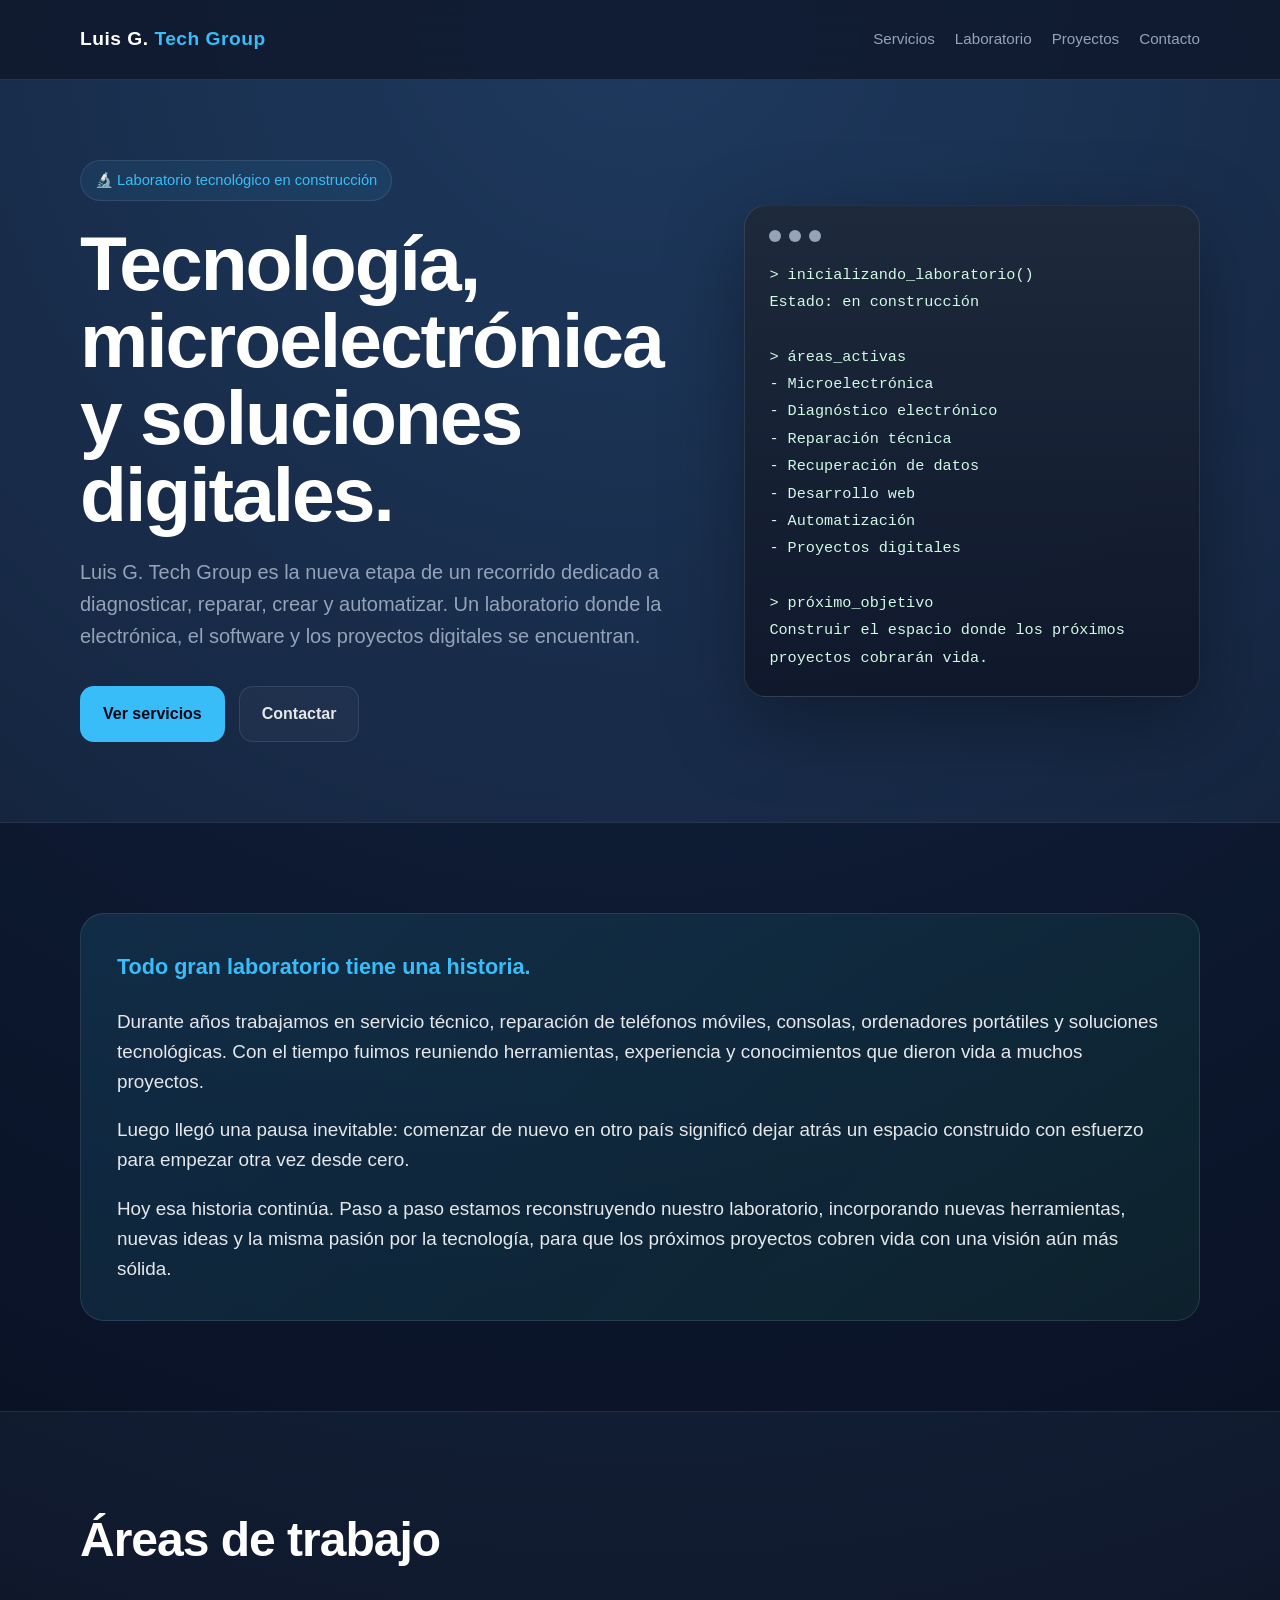
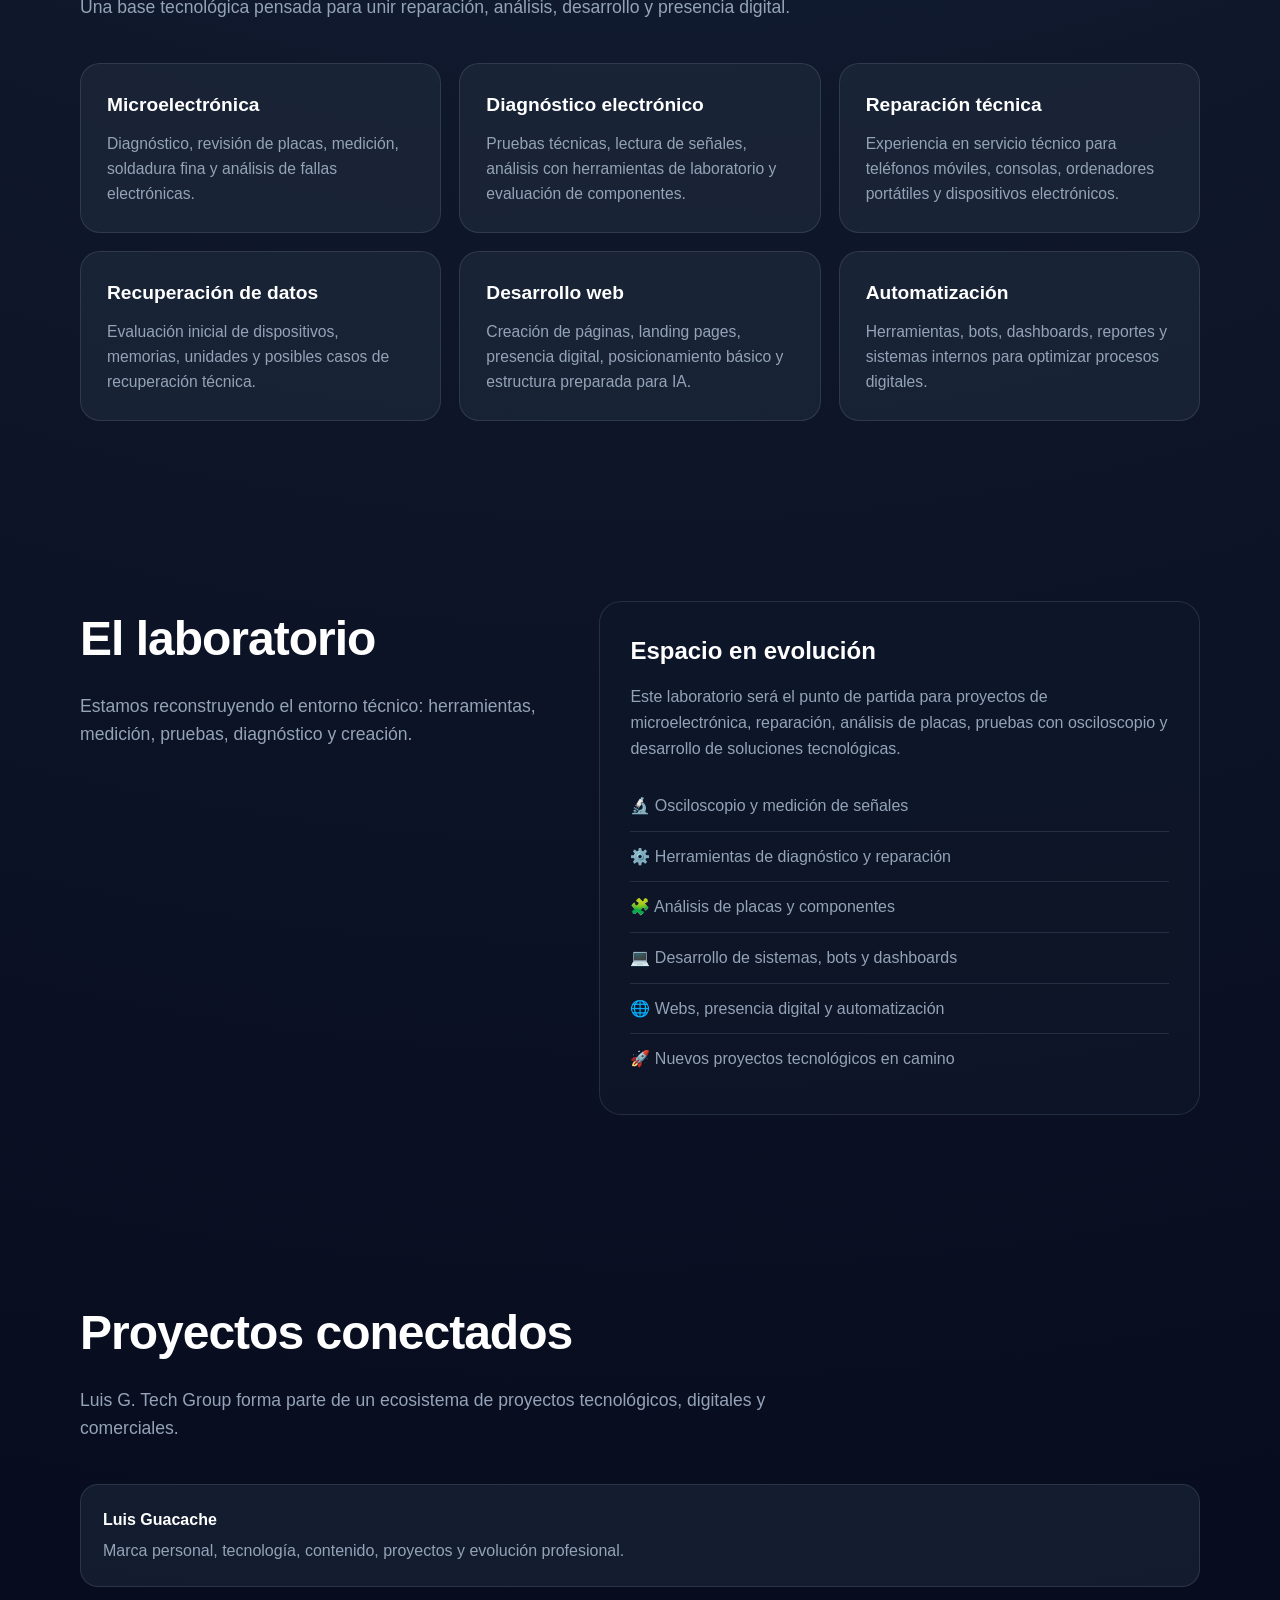
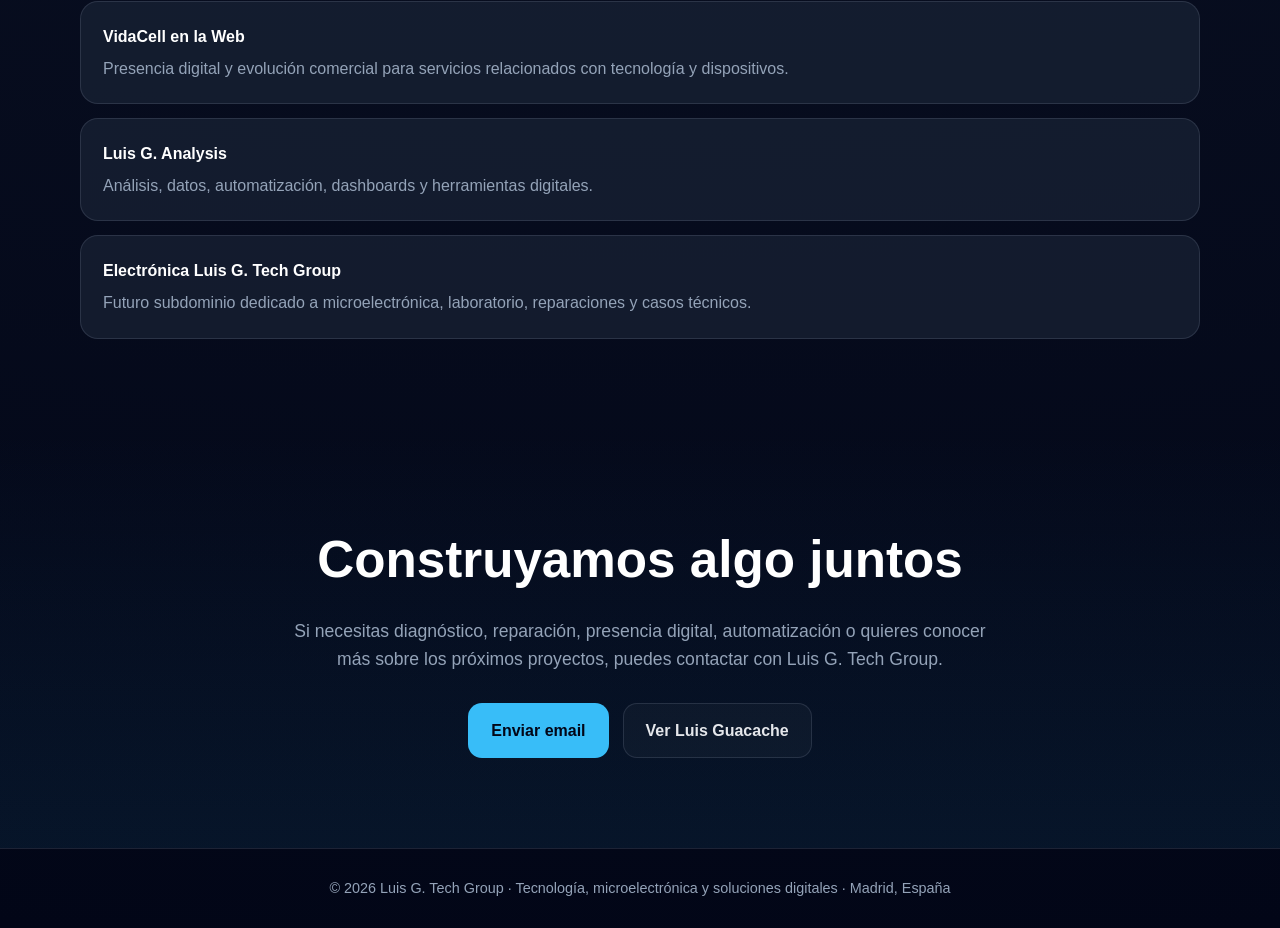
==== index.html @ f8422b55 "Add files via upload" ====
<!DOCTYPE html>
<html lang="es">
<head>
  <meta charset="UTF-8" />
  <meta name="viewport" content="width=device-width, initial-scale=1.0" />

  <title>Luis G. Tech Group | Tecnología, Microelectrónica y Soluciones Digitales</title>

  <meta
    name="description"
    content="Luis G. Tech Group es un espacio tecnológico enfocado en microelectrónica, diagnóstico electrónico, reparación, recuperación de datos, desarrollo web, automatización y soluciones digitales en Madrid, España."
  />
  <meta
    name="keywords"
    content="Luis G Tech Group, Luis Guacache, microelectrónica, reparación electrónica, servicio técnico, reparación de móviles, reparación de consolas, reparación de portátiles, recuperación de datos, diagnóstico electrónico, desarrollo web, automatización, tecnología, Madrid, España"
  />
  <meta name="author" content="Luis Guacache" />
  <meta name="robots" content="index, follow" />
  <meta name="theme-color" content="#0f172a" />

  <meta property="og:title" content="Luis G. Tech Group" />
  <meta
    property="og:description"
    content="Tecnología, microelectrónica y soluciones digitales. Volvemos a construir el laboratorio donde los próximos proyectos cobrarán vida."
  />
  <meta property="og:type" content="website" />
  <meta property="og:url" content="https://www.luisgtechgroup.com/" />
  <meta property="og:site_name" content="Luis G. Tech Group" />
  <meta property="og:locale" content="es_ES" />

  <meta name="twitter:card" content="summary" />
  <meta name="twitter:title" content="Luis G. Tech Group" />
  <meta
    name="twitter:description"
    content="Tecnología, microelectrónica, diagnóstico electrónico, reparación, automatización y soluciones digitales."
  />

  <link rel="canonical" href="https://www.luisgtechgroup.com/" />
  <link rel="stylesheet" href="./assets/css/styles.css" />

  <script type="application/ld+json">
  {
    "@context": "https://schema.org",
    "@type": ["Organization", "ProfessionalService"],
    "name": "Luis G. Tech Group",
    "url": "https://www.luisgtechgroup.com/",
    "email": "hola@luisgtechgroup.com",
    "founder": {
      "@type": "Person",
      "name": "Luis Guacache",
      "url": "https://www.luisguacache.com/"
    },
    "description": "Luis G. Tech Group es un espacio tecnológico enfocado en microelectrónica, diagnóstico electrónico, reparación, recuperación de datos, desarrollo web, automatización y soluciones digitales.",
    "areaServed": {
      "@type": "Place",
      "name": "Madrid, España"
    },
    "address": {
      "@type": "PostalAddress",
      "addressLocality": "Madrid",
      "addressCountry": "ES"
    },
    "knowsAbout": [
      "Microelectrónica",
      "Diagnóstico electrónico",
      "Reparación de móviles",
      "Reparación de consolas",
      "Reparación de ordenadores portátiles",
      "Recuperación de datos",
      "Desarrollo web",
      "Automatización",
      "Soluciones digitales"
    ],
    "sameAs": [
      "https://www.luisguacache.com/"
    ]
  }
  </script>
</head>

<body>
  <header>
    <div class="container nav">
      <a href="/" class="logo" aria-label="Luis G. Tech Group - Inicio">
        Luis G. <span>Tech Group</span>
      </a>

      <nav class="nav-links" aria-label="Navegación principal">
        <a href="#servicios">Servicios</a>
        <a href="#laboratorio">Laboratorio</a>
        <a href="#proyectos">Proyectos</a>
        <a href="#contacto">Contacto</a>
      </nav>
    </div>
  </header>

  <main>
    <section class="hero" id="inicio">
      <div class="container hero-grid">
        <div>
          <div class="badge">🔬 Laboratorio tecnológico en construcción</div>

          <h1>Tecnología, microelectrónica y soluciones digitales.</h1>

          <p>
            Luis G. Tech Group es la nueva etapa de un recorrido dedicado a diagnosticar,
            reparar, crear y automatizar. Un laboratorio donde la electrónica, el software
            y los proyectos digitales se encuentran.
          </p>

          <div class="actions">
            <a href="#servicios" class="btn btn-primary">Ver servicios</a>
            <a href="#contacto" class="btn btn-secondary">Contactar</a>
          </div>
        </div>

        <div class="terminal-card" aria-label="Resumen del laboratorio tecnológico">
          <div class="terminal-top" aria-hidden="true">
            <span class="dot"></span>
            <span class="dot"></span>
            <span class="dot"></span>
          </div>

          <code>&gt; inicializando_laboratorio()
Estado: en construcción

&gt; áreas_activas
- Microelectrónica
- Diagnóstico electrónico
- Reparación técnica
- Recuperación de datos
- Desarrollo web
- Automatización
- Proyectos digitales

&gt; próximo_objetivo
Construir el espacio donde los próximos proyectos cobrarán vida.</code>
        </div>
      </div>
    </section>

    <section class="story" id="historia">
      <div class="container">
        <div class="story-box">
          <p class="story-heading">
            <span class="highlight">Todo gran laboratorio tiene una historia.</span>
          </p>

          <p>
            Durante años trabajamos en servicio técnico, reparación de teléfonos móviles,
            consolas, ordenadores portátiles y soluciones tecnológicas. Con el tiempo fuimos
            reuniendo herramientas, experiencia y conocimientos que dieron vida a muchos proyectos.
          </p>

          <p>
            Luego llegó una pausa inevitable: comenzar de nuevo en otro país significó dejar
            atrás un espacio construido con esfuerzo para empezar otra vez desde cero.
          </p>

          <p>
            Hoy esa historia continúa. Paso a paso estamos reconstruyendo nuestro laboratorio,
            incorporando nuevas herramientas, nuevas ideas y la misma pasión por la tecnología,
            para que los próximos proyectos cobren vida con una visión aún más sólida.
          </p>
        </div>
      </div>
    </section>

    <section id="servicios">
      <div class="container">
        <div class="section-title">
          <h2>Áreas de trabajo</h2>

          <p>
            Una base tecnológica pensada para unir reparación, análisis, desarrollo y presencia digital.
          </p>
        </div>

        <div class="cards">
          <article class="card">
            <h3>Microelectrónica</h3>
            <p>
              Diagnóstico, revisión de placas, medición, soldadura fina y análisis de fallas electrónicas.
            </p>
          </article>

          <article class="card">
            <h3>Diagnóstico electrónico</h3>
            <p>
              Pruebas técnicas, lectura de señales, análisis con herramientas de laboratorio y evaluación de componentes.
            </p>
          </article>

          <article class="card">
            <h3>Reparación técnica</h3>
            <p>
              Experiencia en servicio técnico para teléfonos móviles, consolas, ordenadores portátiles y dispositivos electrónicos.
            </p>
          </article>

          <article class="card">
            <h3>Recuperación de datos</h3>
            <p>
              Evaluación inicial de dispositivos, memorias, unidades y posibles casos de recuperación técnica.
            </p>
          </article>

          <article class="card">
            <h3>Desarrollo web</h3>
            <p>
              Creación de páginas, landing pages, presencia digital, posicionamiento básico y estructura preparada para IA.
            </p>
          </article>

          <article class="card">
            <h3>Automatización</h3>
            <p>
              Herramientas, bots, dashboards, reportes y sistemas internos para optimizar procesos digitales.
            </p>
          </article>
        </div>
      </div>
    </section>

    <section id="laboratorio">
      <div class="container lab-grid">
        <div class="section-title">
          <h2>El laboratorio</h2>

          <p>
            Estamos reconstruyendo el entorno técnico: herramientas, medición, pruebas,
            diagnóstico y creación.
          </p>
        </div>

        <div class="lab-panel">
          <h3>Espacio en evolución</h3>

          <p>
            Este laboratorio será el punto de partida para proyectos de microelectrónica,
            reparación, análisis de placas, pruebas con osciloscopio y desarrollo de soluciones tecnológicas.
          </p>

          <ul class="lab-list">
            <li>🔬 Osciloscopio y medición de señales</li>
            <li>⚙️ Herramientas de diagnóstico y reparación</li>
            <li>🧩 Análisis de placas y componentes</li>
            <li>💻 Desarrollo de sistemas, bots y dashboards</li>
            <li>🌐 Webs, presencia digital y automatización</li>
            <li>🚀 Nuevos proyectos tecnológicos en camino</li>
          </ul>
        </div>
      </div>
    </section>

    <section id="proyectos">
      <div class="container">
        <div class="section-title">
          <h2>Proyectos conectados</h2>

          <p>
            Luis G. Tech Group forma parte de un ecosistema de proyectos tecnológicos,
            digitales y comerciales.
          </p>
        </div>

        <div class="project-list">
          <div class="project-item">
            <strong>Luis Guacache</strong>
            <span>Marca personal, tecnología, contenido, proyectos y evolución profesional.</span>
          </div>

          <div class="project-item">
            <strong>VidaCell en la Web</strong>
            <span>Presencia digital y evolución comercial para servicios relacionados con tecnología y dispositivos.</span>
          </div>

          <div class="project-item">
            <strong>Luis G. Analysis</strong>
            <span>Análisis, datos, automatización, dashboards y herramientas digitales.</span>
          </div>

          <div class="project-item">
            <strong>Electrónica Luis G. Tech Group</strong>
            <span>Futuro subdominio dedicado a microelectrónica, laboratorio, reparaciones y casos técnicos.</span>
          </div>
        </div>
      </div>
    </section>

    <section id="contacto" class="contact">
      <div class="container">
        <h2>Construyamos algo juntos</h2>

        <p>
          Si necesitas diagnóstico, reparación, presencia digital, automatización o quieres
          conocer más sobre los próximos proyectos, puedes contactar con Luis G. Tech Group.
        </p>

        <div class="actions" style="justify-content: center;">
          <a href="mailto:hola@luisgtechgroup.com" class="btn btn-primary">Enviar email</a>
          <a href="https://www.luisguacache.com/" target="_blank" rel="noopener" class="btn btn-secondary">
            Ver Luis Guacache
          </a>
        </div>
      </div>
    </section>
  </main>

  <footer>
    <div class="container">
      © 2026 Luis G. Tech Group · Tecnología, microelectrónica y soluciones digitales · Madrid, España
    </div>
  </footer>

  <script src="./assets/js/main.js"></script>
</body>
</html>
---- assets/css/styles.css ----
:root {
  --bg: #0f172a;
  --bg-soft: #111827;
  --card: #1e293b;
  --text: #e5e7eb;
  --muted: #94a3b8;
  --accent: #38bdf8;
  --accent-2: #22c55e;
  --white: #ffffff;
  --border: rgba(148, 163, 184, 0.18);
}

* {
  box-sizing: border-box;
  margin: 0;
  padding: 0;
}

html {
  scroll-behavior: smooth;
}

body {
  font-family: Arial, Helvetica, sans-serif;
  background: radial-gradient(circle at top, #1e3a5f 0%, var(--bg) 42%, #020617 100%);
  color: var(--text);
  line-height: 1.6;
}

a {
  color: inherit;
  text-decoration: none;
}

.container {
  width: min(1120px, 92%);
  margin: 0 auto;
}

header {
  padding: 24px 0;
  border-bottom: 1px solid var(--border);
  position: sticky;
  top: 0;
  backdrop-filter: blur(14px);
  background: rgba(15, 23, 42, 0.78);
  z-index: 10;
}

.nav {
  display: flex;
  justify-content: space-between;
  align-items: center;
  gap: 24px;
}

.logo {
  font-size: 1.2rem;
  font-weight: 800;
  letter-spacing: 0.5px;
  color: var(--white);
}

.logo span {
  color: var(--accent);
}

.nav-links {
  display: flex;
  gap: 20px;
  font-size: 0.95rem;
  color: var(--muted);
}

.nav-links a {
  transition: 0.2s ease;
}

.nav-links a:hover {
  color: var(--accent);
}

.hero {
  min-height: 82vh;
  display: flex;
  align-items: center;
  padding: 80px 0;
}

.hero-grid {
  display: grid;
  grid-template-columns: 1.15fr 0.85fr;
  gap: 48px;
  align-items: center;
}

.badge {
  display: inline-flex;
  align-items: center;
  gap: 8px;
  padding: 8px 14px;
  border: 1px solid var(--border);
  border-radius: 999px;
  color: var(--accent);
  background: rgba(56, 189, 248, 0.08);
  font-size: 0.92rem;
  margin-bottom: 24px;
}

h1 {
  font-size: clamp(2.6rem, 6vw, 5.4rem);
  line-height: 1;
  letter-spacing: -2px;
  color: var(--white);
  margin-bottom: 24px;
}

.hero p {
  font-size: 1.25rem;
  color: var(--muted);
  max-width: 680px;
  margin-bottom: 34px;
}

.actions {
  display: flex;
  gap: 14px;
  flex-wrap: wrap;
}

.btn {
  display: inline-flex;
  align-items: center;
  justify-content: center;
  padding: 14px 22px;
  border-radius: 14px;
  font-weight: 700;
  transition: 0.2s ease;
  border: 1px solid transparent;
}

.btn-primary {
  background: var(--accent);
  color: #020617;
}

.btn-primary:hover {
  transform: translateY(-2px);
  box-shadow: 0 16px 35px rgba(56, 189, 248, 0.22);
}

.btn-secondary {
  border-color: var(--border);
  color: var(--text);
  background: rgba(255, 255, 255, 0.03);
}

.btn-secondary:hover {
  border-color: var(--accent);
  color: var(--accent);
}

.terminal-card {
  background: linear-gradient(180deg, rgba(30, 41, 59, 0.95), rgba(15, 23, 42, 0.95));
  border: 1px solid var(--border);
  border-radius: 22px;
  padding: 24px;
  box-shadow: 0 24px 80px rgba(0, 0, 0, 0.35);
}

.terminal-top {
  display: flex;
  gap: 8px;
  margin-bottom: 20px;
}

.dot {
  width: 12px;
  height: 12px;
  border-radius: 50%;
  background: var(--muted);
}

.terminal-card code {
  display: block;
  color: #d1fae5;
  font-family: Consolas, Monaco, monospace;
  font-size: 0.95rem;
  line-height: 1.8;
  white-space: pre-wrap;
}

section {
  padding: 90px 0;
}

.section-title {
  max-width: 760px;
  margin-bottom: 42px;
}

.section-title h2 {
  font-size: clamp(2rem, 4vw, 3rem);
  color: var(--white);
  margin-bottom: 14px;
  letter-spacing: -1px;
}

.section-title p {
  color: var(--muted);
  font-size: 1.1rem;
}

.cards {
  display: grid;
  grid-template-columns: repeat(3, 1fr);
  gap: 18px;
}

.card {
  background: rgba(30, 41, 59, 0.72);
  border: 1px solid var(--border);
  border-radius: 20px;
  padding: 26px;
  transition: 0.2s ease;
}

.card:hover {
  transform: translateY(-4px);
  border-color: rgba(56, 189, 248, 0.45);
}

.card h3 {
  color: var(--white);
  margin-bottom: 10px;
  font-size: 1.2rem;
}

.card p {
  color: var(--muted);
  font-size: 0.98rem;
}

.story {
  background: rgba(2, 6, 23, 0.4);
  border-top: 1px solid var(--border);
  border-bottom: 1px solid var(--border);
}

.story-box {
  padding: 36px;
  border-radius: 24px;
  background: linear-gradient(135deg, rgba(56, 189, 248, 0.12), rgba(34, 197, 94, 0.08));
  border: 1px solid var(--border);
}

.story-box p {
  font-size: 1.18rem;
  color: var(--text);
  margin-bottom: 18px;
}

.story-box p:last-child {
  margin-bottom: 0;
}

.story-box .story-heading {
  font-size: 1.35rem;
  margin-bottom: 22px;
}

.highlight {
  color: var(--accent);
  font-weight: 800;
}

.lab-grid {
  display: grid;
  grid-template-columns: 0.9fr 1.1fr;
  gap: 28px;
  align-items: stretch;
}

.lab-panel {
  background: rgba(15, 23, 42, 0.7);
  border: 1px solid var(--border);
  border-radius: 22px;
  padding: 30px;
}

.lab-panel h3 {
  color: var(--white);
  margin-bottom: 14px;
  font-size: 1.5rem;
}

.lab-panel p {
  color: var(--muted);
}

.lab-list {
  list-style: none;
  margin-top: 20px;
}

.lab-list li {
  padding: 12px 0;
  border-bottom: 1px solid var(--border);
  color: var(--muted);
}

.lab-list li:last-child {
  border-bottom: none;
}

.project-list {
  display: grid;
  gap: 14px;
}

.project-item {
  padding: 22px;
  border-radius: 18px;
  border: 1px solid var(--border);
  background: rgba(30, 41, 59, 0.58);
}

.project-item strong {
  display: block;
  color: var(--white);
  margin-bottom: 6px;
}

.project-item span {
  color: var(--muted);
}

.contact {
  text-align: center;
  background: linear-gradient(180deg, rgba(15, 23, 42, 0), rgba(56, 189, 248, 0.08));
}

.contact h2 {
  color: var(--white);
  font-size: clamp(2rem, 4vw, 3.2rem);
  margin-bottom: 16px;
}

.contact p {
  color: var(--muted);
  max-width: 700px;
  margin: 0 auto 30px;
  font-size: 1.1rem;
}

footer {
  padding: 28px 0;
  border-top: 1px solid var(--border);
  color: var(--muted);
  font-size: 0.9rem;
  text-align: center;
}

@media (max-width: 860px) {
  .hero-grid,
  .lab-grid {
    grid-template-columns: 1fr;
  }

  .cards {
    grid-template-columns: 1fr;
  }

  .nav {
    align-items: flex-start;
  }

  .nav-links {
    display: none;
  }

  .hero {
    padding: 60px 0;
  }

  section {
    padding: 70px 0;
  }

  .story-box {
    padding: 28px;
  }
}

@media (max-width: 520px) {
  h1 {
    letter-spacing: -1px;
  }

  .hero p {
    font-size: 1.08rem;
  }

  .btn {
    width: 100%;
  }

  .actions {
    width: 100%;
  }

  .terminal-card {
    padding: 20px;
  }

  .terminal-card code {
    font-size: 0.86rem;
  }
}
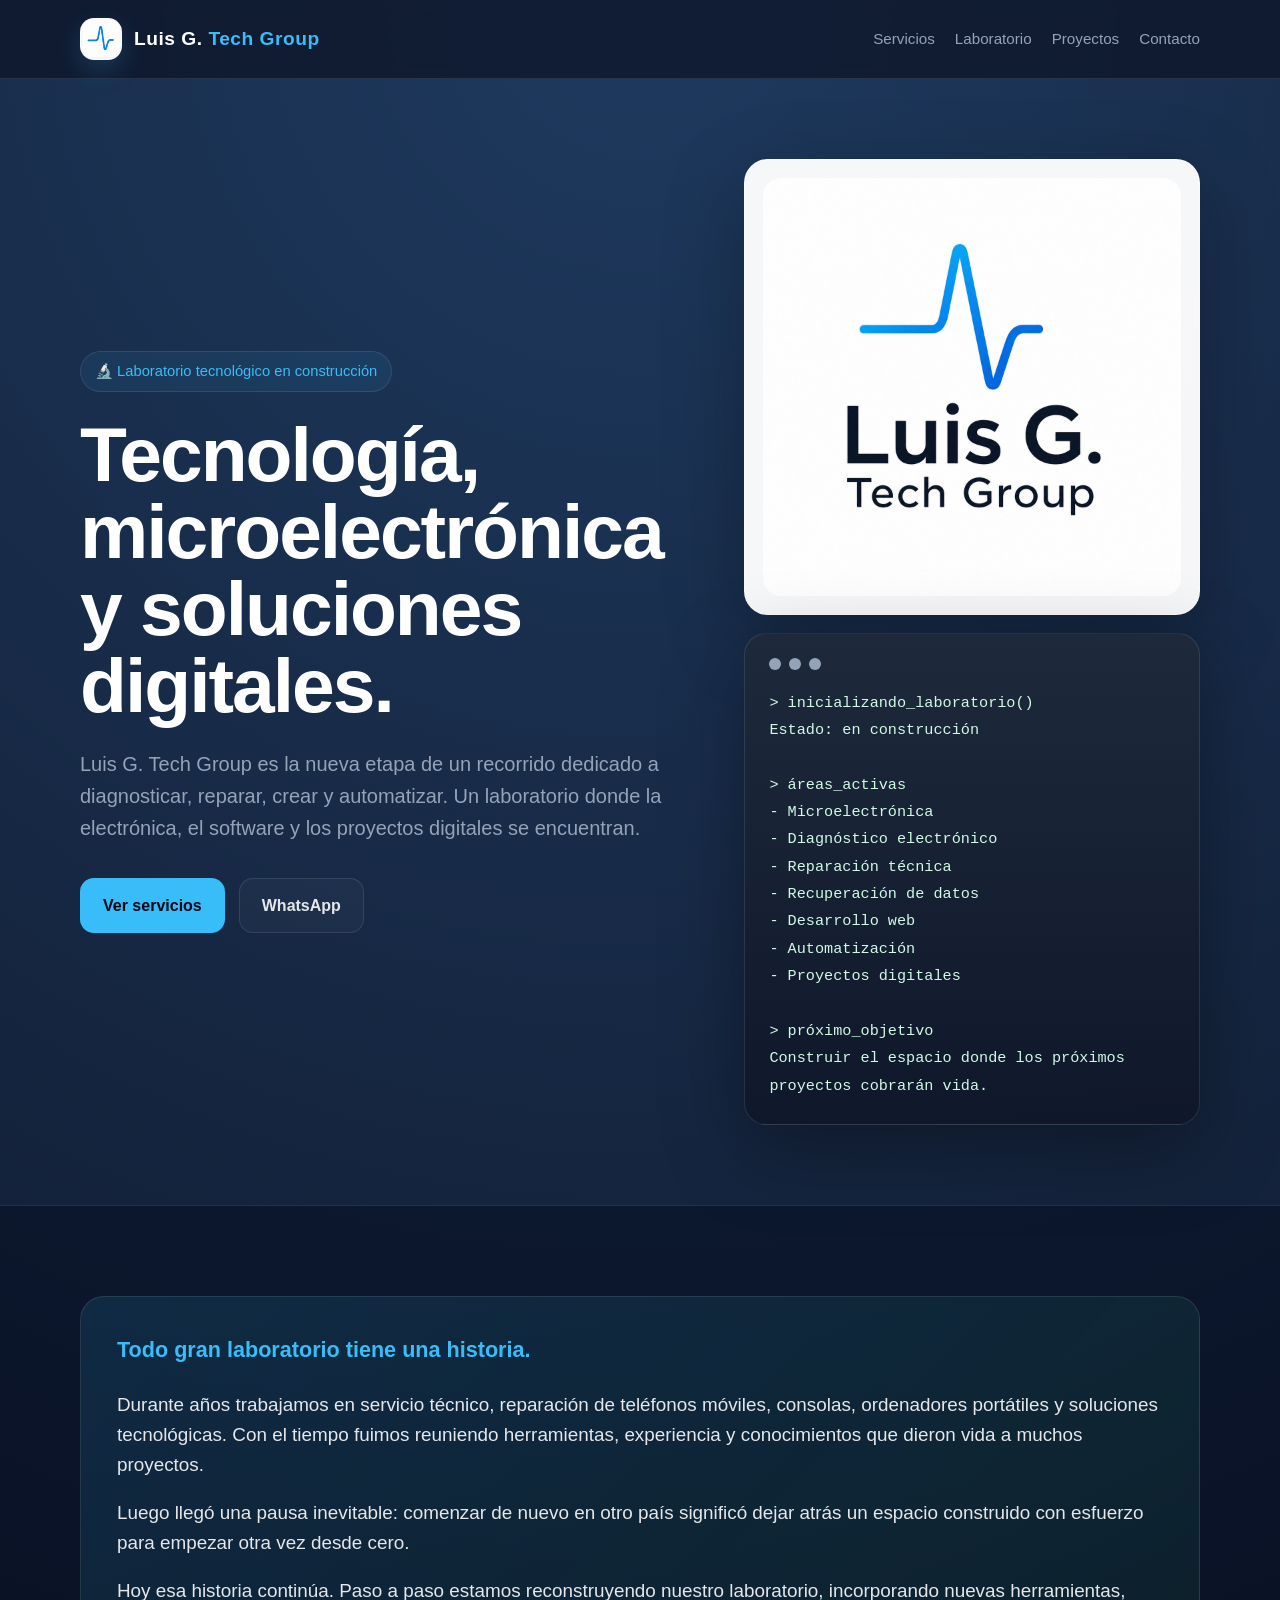
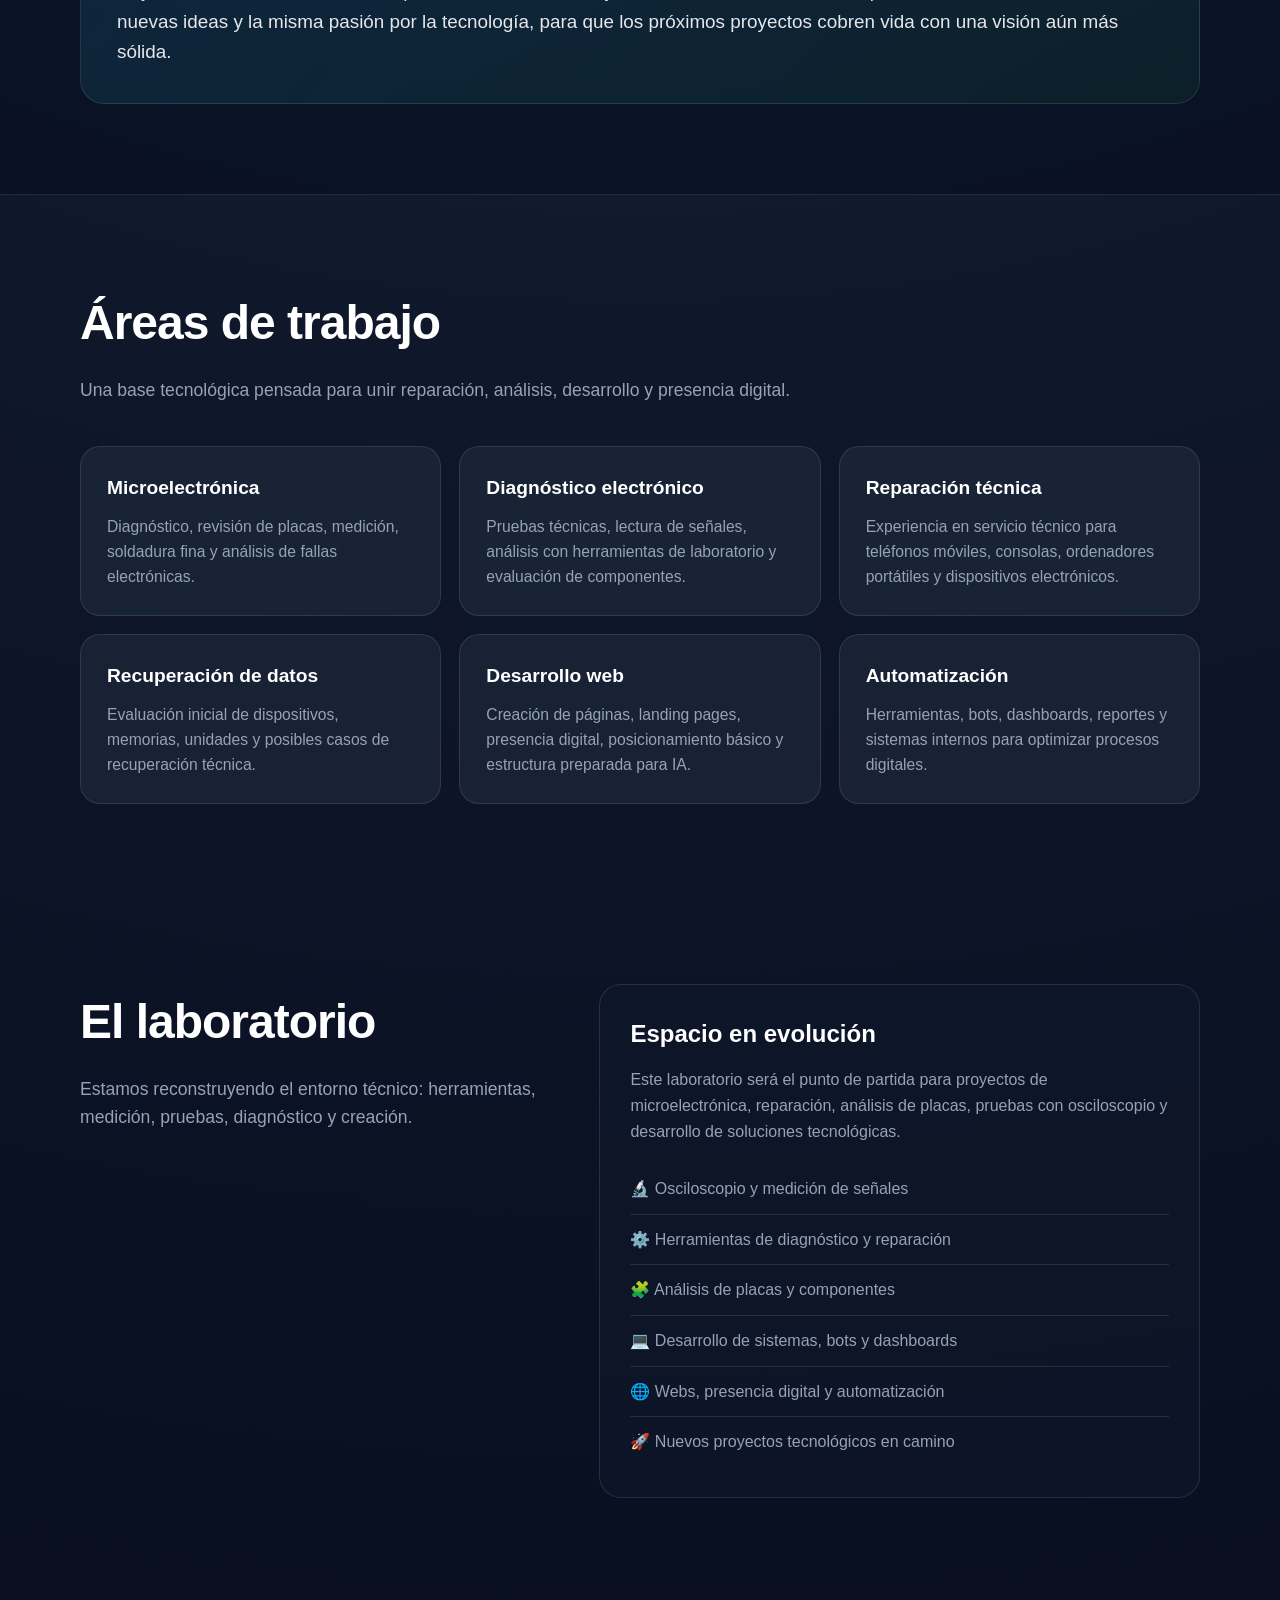
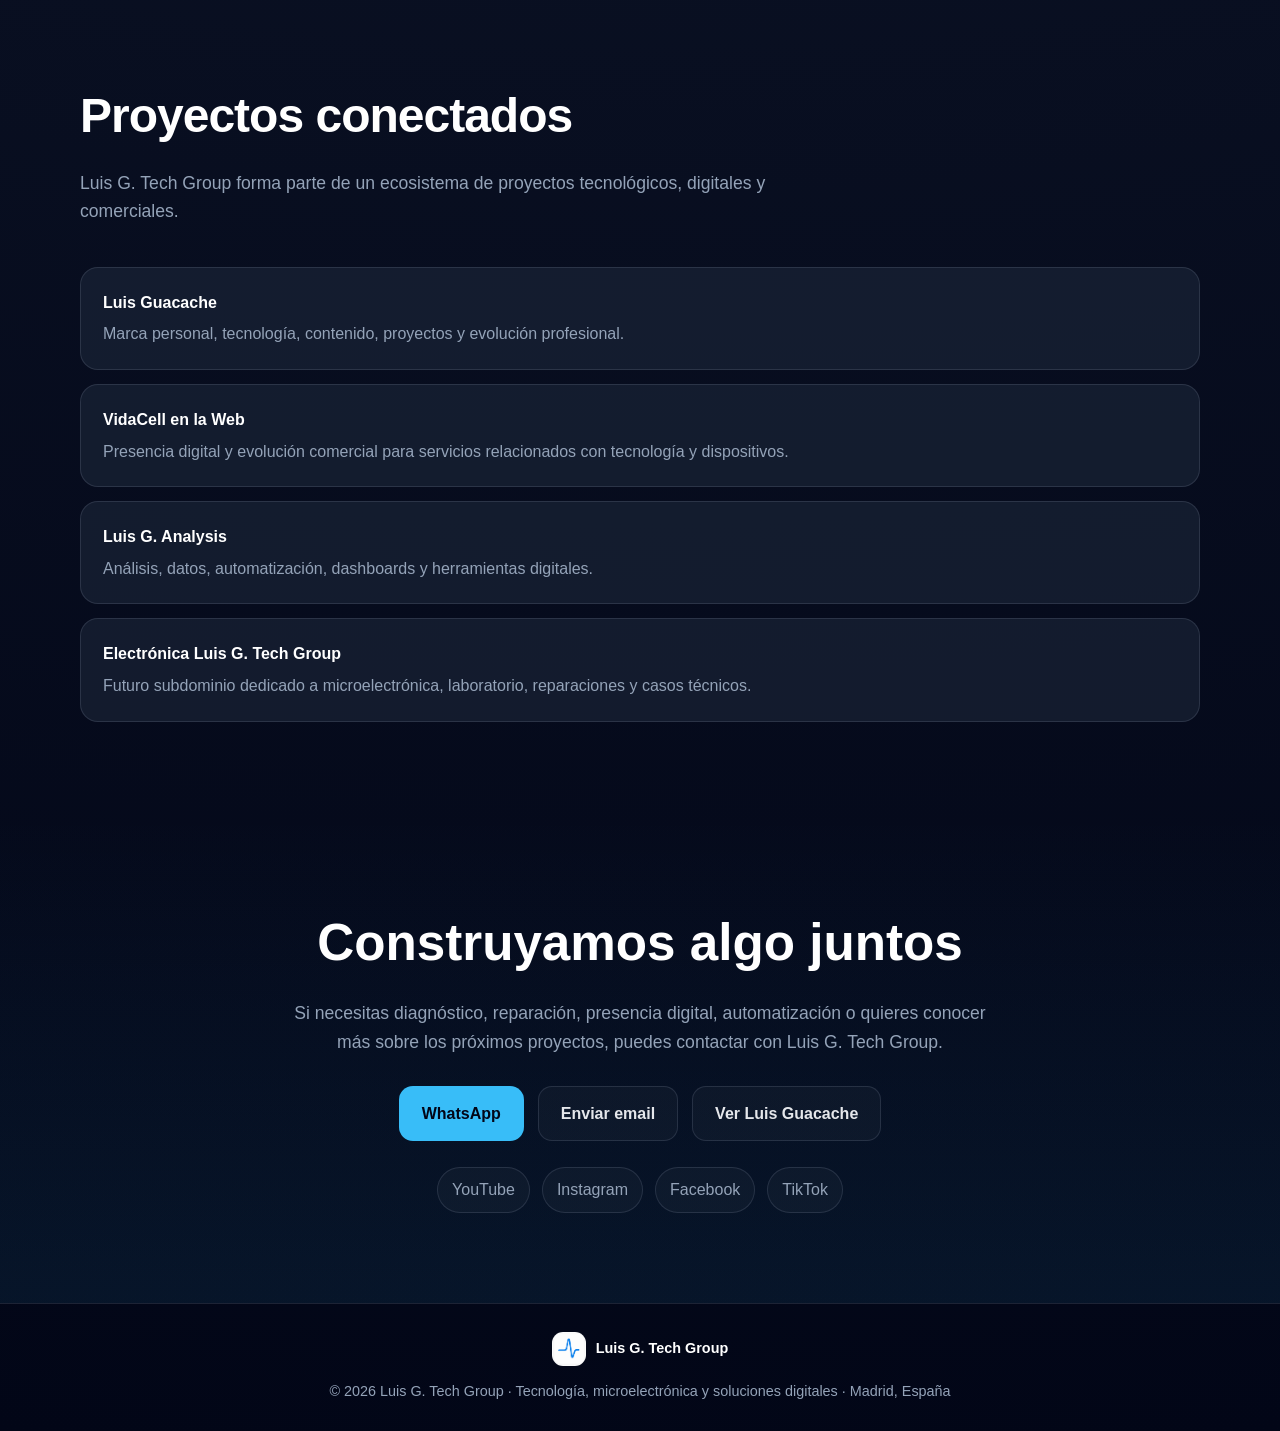
==== commit 68149da7: "correccion" ====
--- a/index.html
+++ b/index.html
@@ -27,15 +27,19 @@
   <meta property="og:url" content="https://www.luisgtechgroup.com/" />
   <meta property="og:site_name" content="Luis G. Tech Group" />
   <meta property="og:locale" content="es_ES" />
-
-  <meta name="twitter:card" content="summary" />
+  <meta property="og:image" content="https://www.luisgtechgroup.com/assets/img/logo_web.jpg" />
+
+  <meta name="twitter:card" content="summary_large_image" />
   <meta name="twitter:title" content="Luis G. Tech Group" />
   <meta
     name="twitter:description"
     content="Tecnología, microelectrónica, diagnóstico electrónico, reparación, automatización y soluciones digitales."
   />
+  <meta name="twitter:image" content="https://www.luisgtechgroup.com/assets/img/logo_web.jpg" />
 
   <link rel="canonical" href="https://www.luisgtechgroup.com/" />
+  <link rel="icon" type="image/png" href="./assets/img/favicon.png" />
+  <link rel="apple-touch-icon" href="./assets/img/favicon.png" />
   <link rel="stylesheet" href="./assets/css/styles.css" />
 
   <script type="application/ld+json">
@@ -44,7 +48,10 @@
     "@type": ["Organization", "ProfessionalService"],
     "name": "Luis G. Tech Group",
     "url": "https://www.luisgtechgroup.com/",
+    "logo": "https://www.luisgtechgroup.com/assets/img/logo_web.jpg",
+    "image": "https://www.luisgtechgroup.com/assets/img/logo_web.jpg",
     "email": "hola@luisgtechgroup.com",
+    "telephone": "+34647551192",
     "founder": {
       "@type": "Person",
       "name": "Luis Guacache",
@@ -71,8 +78,21 @@
       "Automatización",
       "Soluciones digitales"
     ],
+    "contactPoint": {
+      "@type": "ContactPoint",
+      "contactType": "Atención y proyectos",
+      "email": "hola@luisgtechgroup.com",
+      "telephone": "+34647551192",
+      "areaServed": "ES",
+      "availableLanguage": ["es"]
+    },
     "sameAs": [
-      "https://www.luisguacache.com/"
+      "https://www.luisguacache.com/",
+      "https://www.youtube.com/@luisgtechgroup",
+      "https://www.instagram.com/luisgtechgroup/",
+      "https://www.facebook.com/luisgtechgroup",
+      "https://www.tiktok.com/@luisgtechgroup",
+      "https://wa.me/34647551192"
     ]
   }
   </script>
@@ -82,7 +102,8 @@
   <header>
     <div class="container nav">
       <a href="/" class="logo" aria-label="Luis G. Tech Group - Inicio">
-        Luis G. <span>Tech Group</span>
+        <img src="./assets/img/favicon.png" alt="" class="logo-img" aria-hidden="true" />
+        <span>Luis G. <strong>Tech Group</strong></span>
       </a>
 
       <nav class="nav-links" aria-label="Navegación principal">
@@ -110,18 +131,23 @@
 
           <div class="actions">
             <a href="#servicios" class="btn btn-primary">Ver servicios</a>
-            <a href="#contacto" class="btn btn-secondary">Contactar</a>
-          </div>
-        </div>
-
-        <div class="terminal-card" aria-label="Resumen del laboratorio tecnológico">
-          <div class="terminal-top" aria-hidden="true">
-            <span class="dot"></span>
-            <span class="dot"></span>
-            <span class="dot"></span>
-          </div>
-
-          <code>&gt; inicializando_laboratorio()
+            <a href="https://wa.me/34647551192" target="_blank" rel="noopener" class="btn btn-secondary">WhatsApp</a>
+          </div>
+        </div>
+
+        <div class="hero-visual">
+          <div class="brand-card" aria-label="Logo de Luis G. Tech Group">
+            <img src="./assets/img/logo_web.jpg" alt="Luis G. Tech Group" class="brand-logo" />
+          </div>
+
+          <div class="terminal-card" aria-label="Resumen del laboratorio tecnológico">
+            <div class="terminal-top" aria-hidden="true">
+              <span class="dot"></span>
+              <span class="dot"></span>
+              <span class="dot"></span>
+            </div>
+
+            <code>&gt; inicializando_laboratorio()
 Estado: en construcción
 
 &gt; áreas_activas
@@ -135,6 +161,7 @@
 
 &gt; próximo_objetivo
 Construir el espacio donde los próximos proyectos cobrarán vida.</code>
+          </div>
         </div>
       </div>
     </section>
@@ -297,19 +324,32 @@
           conocer más sobre los próximos proyectos, puedes contactar con Luis G. Tech Group.
         </p>
 
-        <div class="actions" style="justify-content: center;">
-          <a href="mailto:hola@luisgtechgroup.com" class="btn btn-primary">Enviar email</a>
+        <div class="actions contact-actions">
+          <a href="https://wa.me/34647551192" target="_blank" rel="noopener" class="btn btn-primary">WhatsApp</a>
+          <a href="mailto:hola@luisgtechgroup.com" class="btn btn-secondary">Enviar email</a>
           <a href="https://www.luisguacache.com/" target="_blank" rel="noopener" class="btn btn-secondary">
             Ver Luis Guacache
           </a>
         </div>
+
+        <div class="social-links" aria-label="Redes sociales de Luis G. Tech Group">
+          <a href="https://www.youtube.com/@luisgtechgroup" target="_blank" rel="noopener">YouTube</a>
+          <a href="https://www.instagram.com/luisgtechgroup/" target="_blank" rel="noopener">Instagram</a>
+          <a href="https://www.facebook.com/luisgtechgroup" target="_blank" rel="noopener">Facebook</a>
+          <a href="https://www.tiktok.com/@luisgtechgroup" target="_blank" rel="noopener">TikTok</a>
+        </div>
       </div>
     </section>
   </main>
 
   <footer>
-    <div class="container">
-      © 2026 Luis G. Tech Group · Tecnología, microelectrónica y soluciones digitales · Madrid, España
+    <div class="container footer-content">
+      <a href="/" class="footer-brand" aria-label="Luis G. Tech Group - Inicio">
+        <img src="./assets/img/favicon.png" alt="" class="footer-logo" aria-hidden="true" />
+        <span>Luis G. Tech Group</span>
+      </a>
+
+      <p>© 2026 Luis G. Tech Group · Tecnología, microelectrónica y soluciones digitales · Madrid, España</p>
     </div>
   </footer>
 
--- a/assets/css/styles.css
+++ b/assets/css/styles.css
@@ -38,7 +38,7 @@
 }
 
 header {
-  padding: 24px 0;
+  padding: 18px 0;
   border-bottom: 1px solid var(--border);
   position: sticky;
   top: 0;
@@ -55,14 +55,30 @@
 }
 
 .logo {
+  display: inline-flex;
+  align-items: center;
+  gap: 12px;
   font-size: 1.2rem;
   font-weight: 800;
   letter-spacing: 0.5px;
   color: var(--white);
 }
 
+.logo-img {
+  width: 42px;
+  height: 42px;
+  border-radius: 14px;
+  object-fit: cover;
+  box-shadow: 0 10px 24px rgba(56, 189, 248, 0.18);
+}
+
 .logo span {
+  color: var(--white);
+}
+
+.logo strong {
   color: var(--accent);
+  font-weight: 800;
 }
 
 .nav-links {
@@ -92,6 +108,11 @@
   grid-template-columns: 1.15fr 0.85fr;
   gap: 48px;
   align-items: center;
+}
+
+.hero-visual {
+  display: grid;
+  gap: 18px;
 }
 
 .badge {
@@ -158,6 +179,20 @@
 .btn-secondary:hover {
   border-color: var(--accent);
   color: var(--accent);
+}
+
+.brand-card {
+  background: rgba(255, 255, 255, 0.96);
+  border-radius: 24px;
+  padding: 18px;
+  border: 1px solid rgba(255, 255, 255, 0.28);
+  box-shadow: 0 24px 80px rgba(0, 0, 0, 0.28);
+}
+
+.brand-logo {
+  display: block;
+  width: 100%;
+  border-radius: 18px;
 }
 
 .terminal-card {
@@ -353,12 +388,60 @@
   font-size: 1.1rem;
 }
 
+.contact-actions {
+  justify-content: center;
+}
+
+.social-links {
+  display: flex;
+  justify-content: center;
+  gap: 12px;
+  flex-wrap: wrap;
+  margin-top: 26px;
+}
+
+.social-links a {
+  color: var(--muted);
+  border: 1px solid var(--border);
+  border-radius: 999px;
+  padding: 9px 14px;
+  background: rgba(255, 255, 255, 0.03);
+  transition: 0.2s ease;
+}
+
+.social-links a:hover {
+  color: var(--accent);
+  border-color: rgba(56, 189, 248, 0.55);
+  transform: translateY(-2px);
+}
+
 footer {
   padding: 28px 0;
   border-top: 1px solid var(--border);
   color: var(--muted);
   font-size: 0.9rem;
   text-align: center;
+}
+
+.footer-content {
+  display: grid;
+  gap: 14px;
+  justify-items: center;
+}
+
+.footer-brand {
+  display: inline-flex;
+  align-items: center;
+  gap: 10px;
+  color: var(--white);
+  font-weight: 800;
+}
+
+.footer-logo {
+  width: 34px;
+  height: 34px;
+  border-radius: 11px;
+  object-fit: cover;
 }
 
 @media (max-width: 860px) {
@@ -390,6 +473,11 @@
   .story-box {
     padding: 28px;
   }
+
+  .brand-card {
+    max-width: 420px;
+    margin: 0 auto;
+  }
 }
 
 @media (max-width: 520px) {
@@ -416,4 +504,13 @@
   .terminal-card code {
     font-size: 0.86rem;
   }
-}
+
+  .logo {
+    font-size: 1rem;
+  }
+
+  .logo-img {
+    width: 36px;
+    height: 36px;
+  }
+}
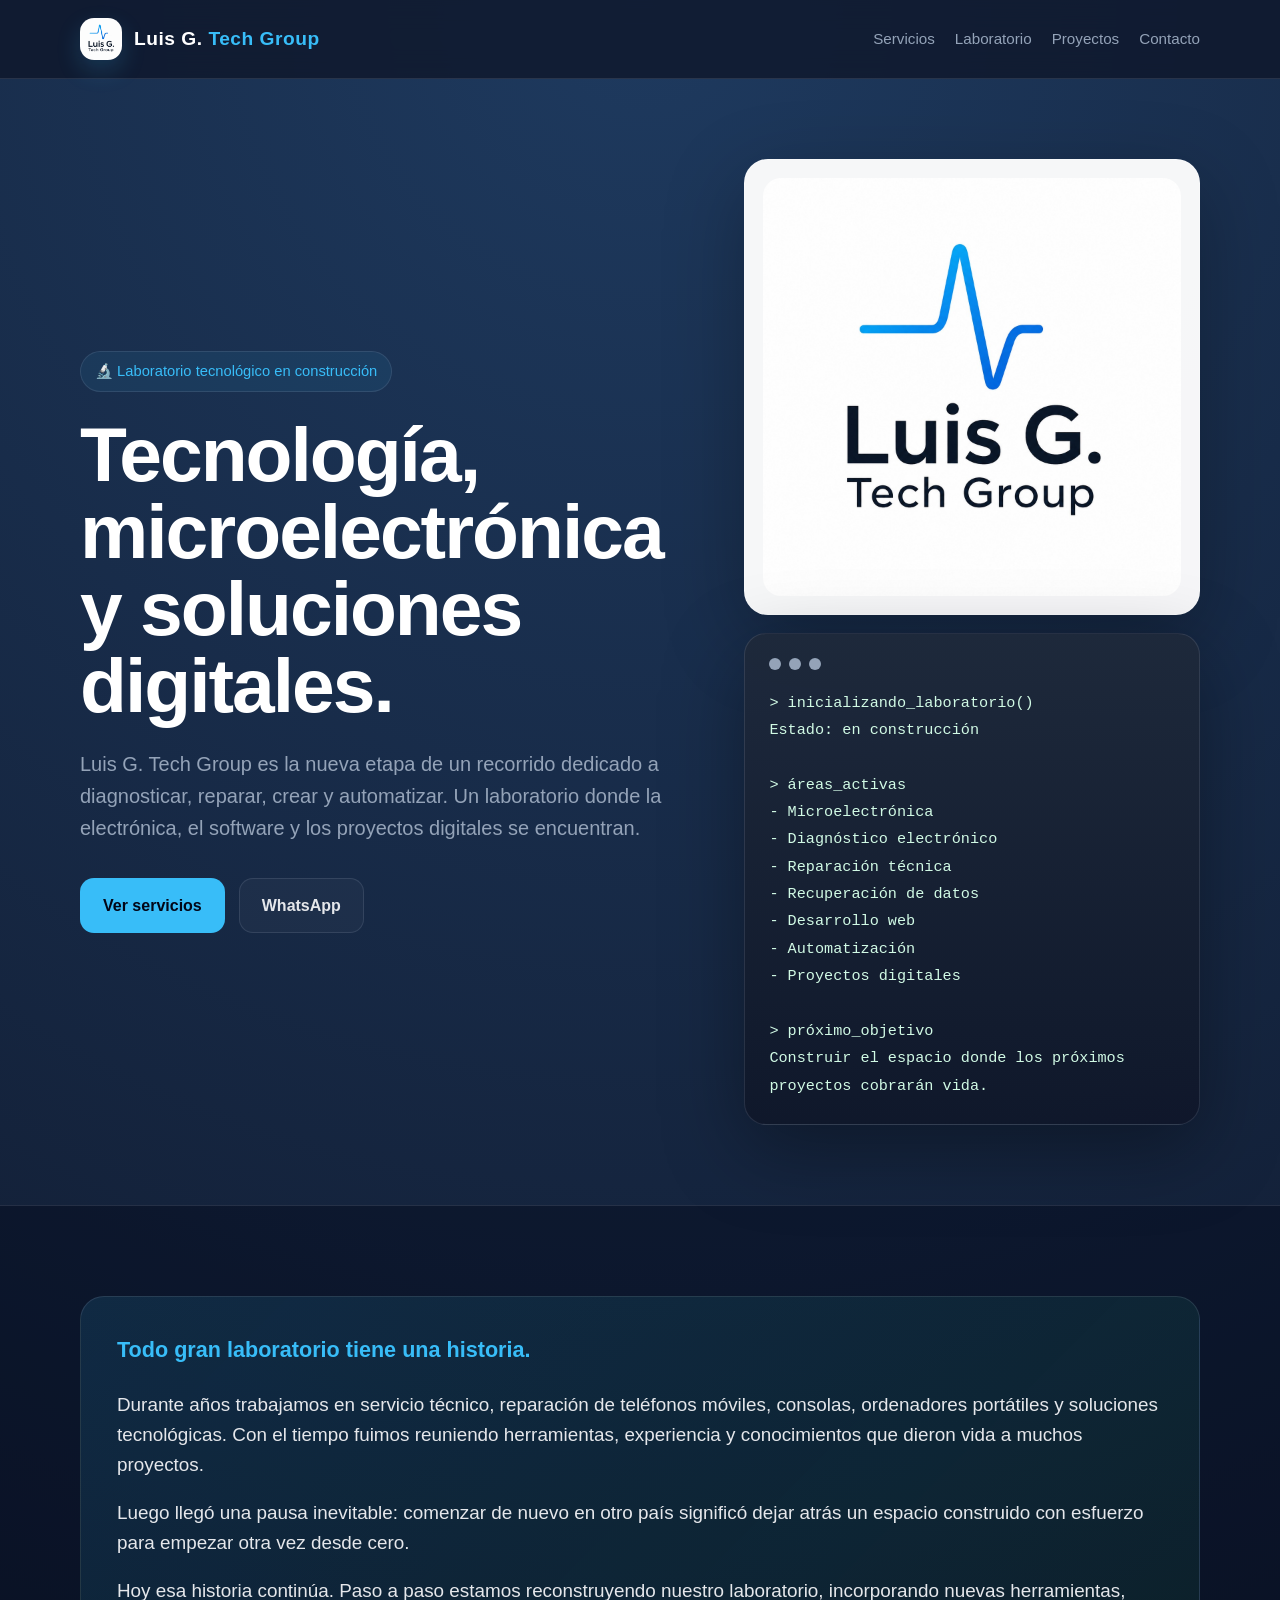
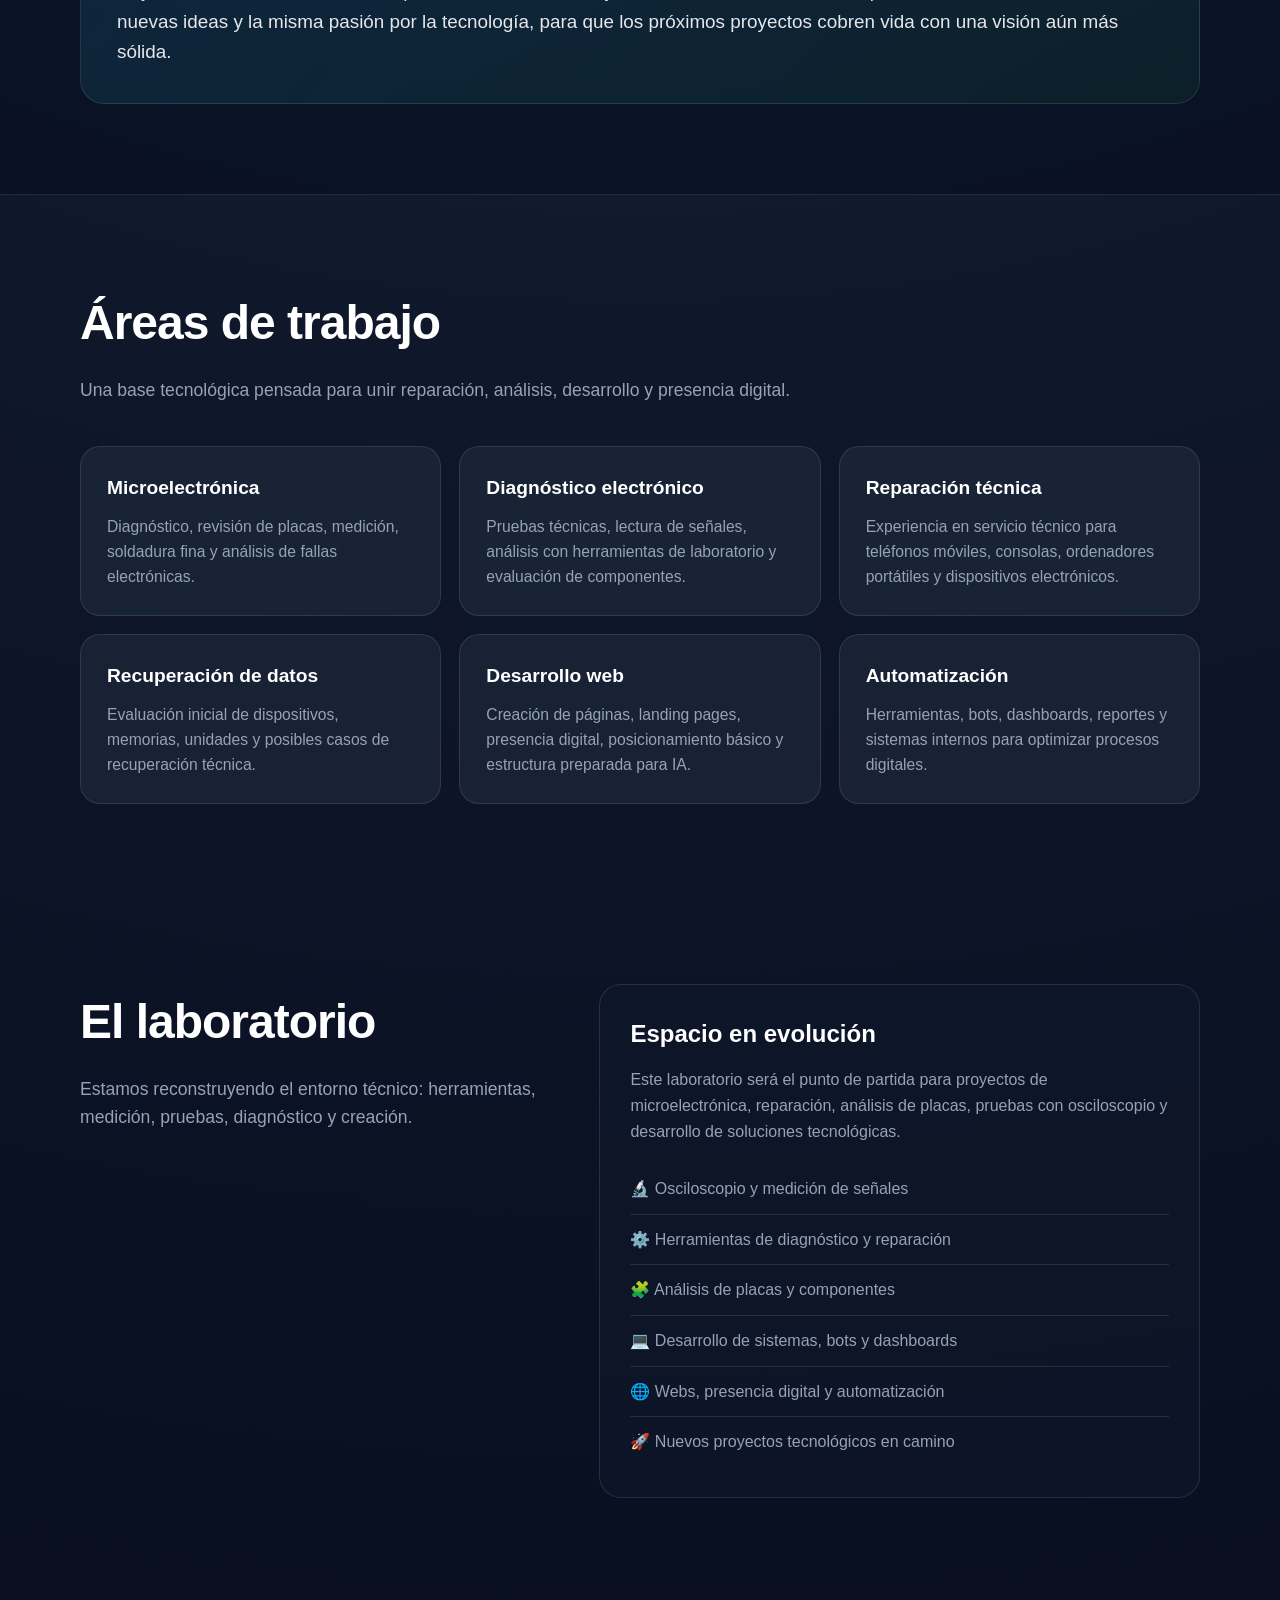
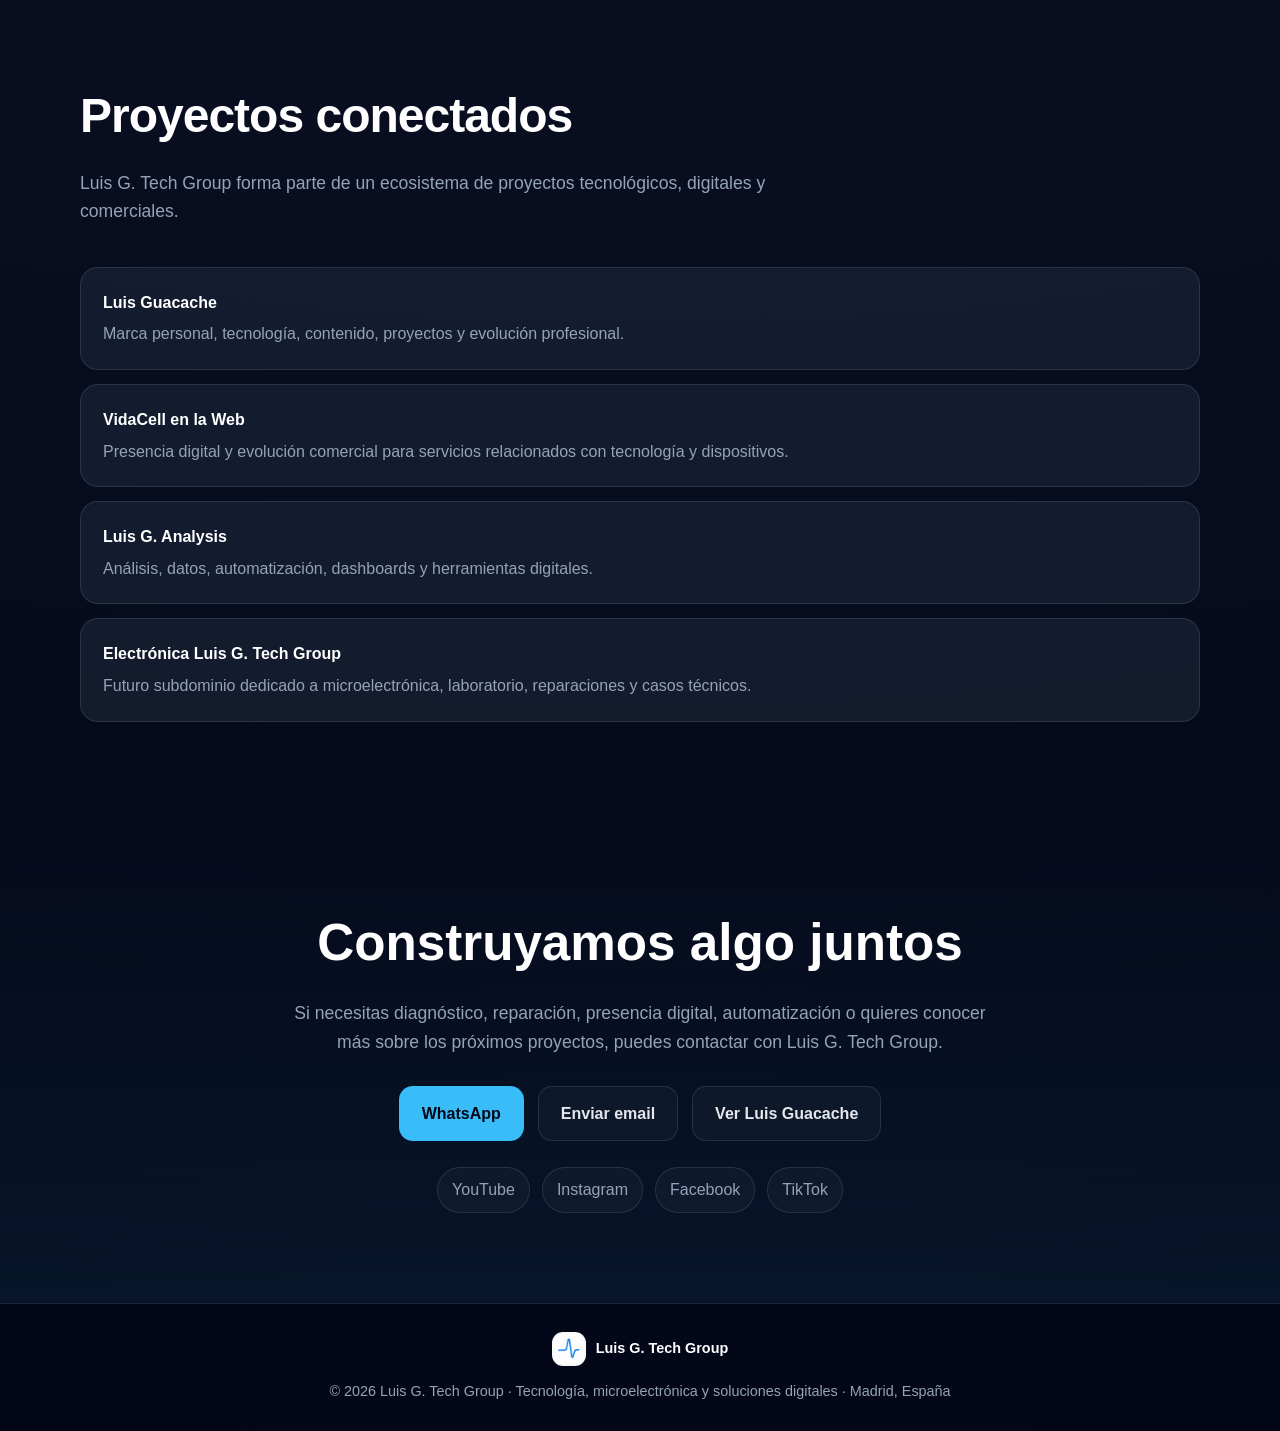
==== commit 2256a557: "patch index.html" ====
--- a/index.html
+++ b/index.html
@@ -102,7 +102,7 @@
   <header>
     <div class="container nav">
       <a href="/" class="logo" aria-label="Luis G. Tech Group - Inicio">
-        <img src="./assets/img/favicon.png" alt="" class="logo-img" aria-hidden="true" />
+        <img src="./assets/img/logo_web.jpg" alt="Luis G. Tech Group" class="logo-img" />
         <span>Luis G. <strong>Tech Group</strong></span>
       </a>
 
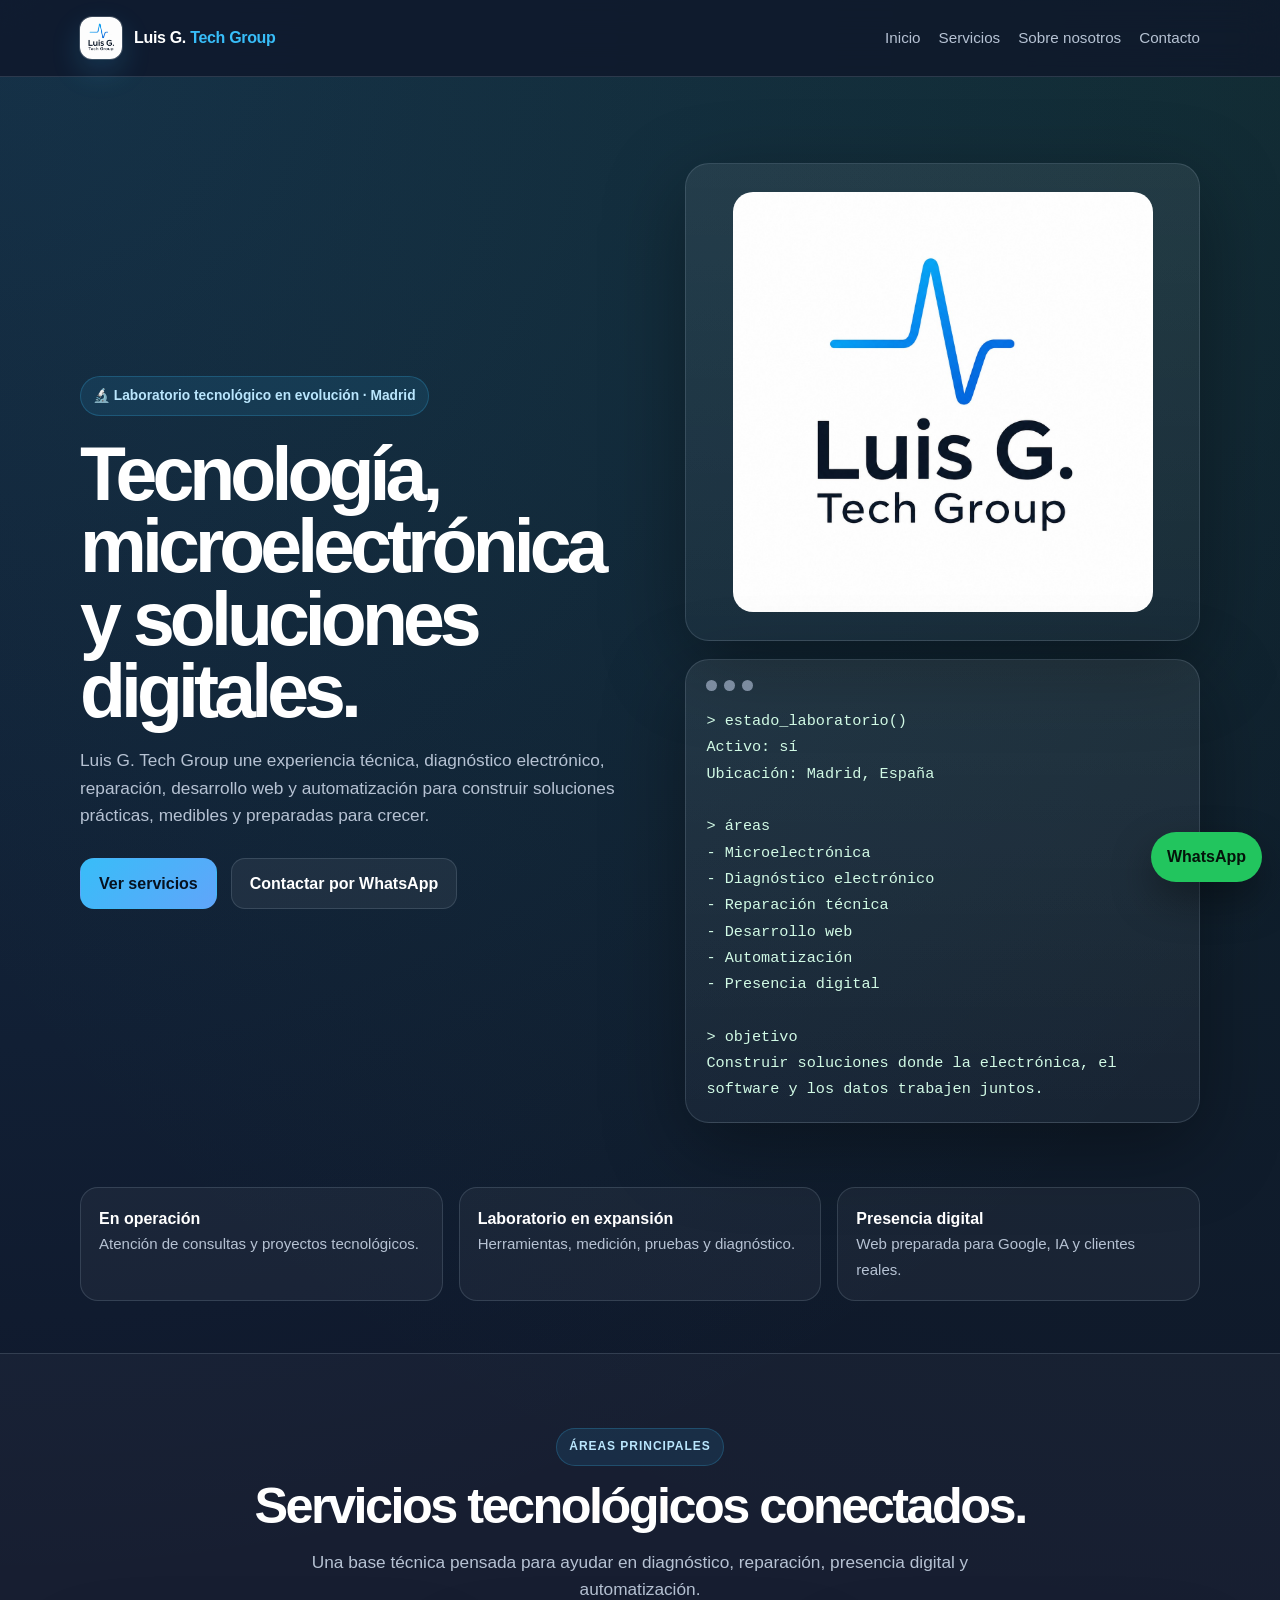
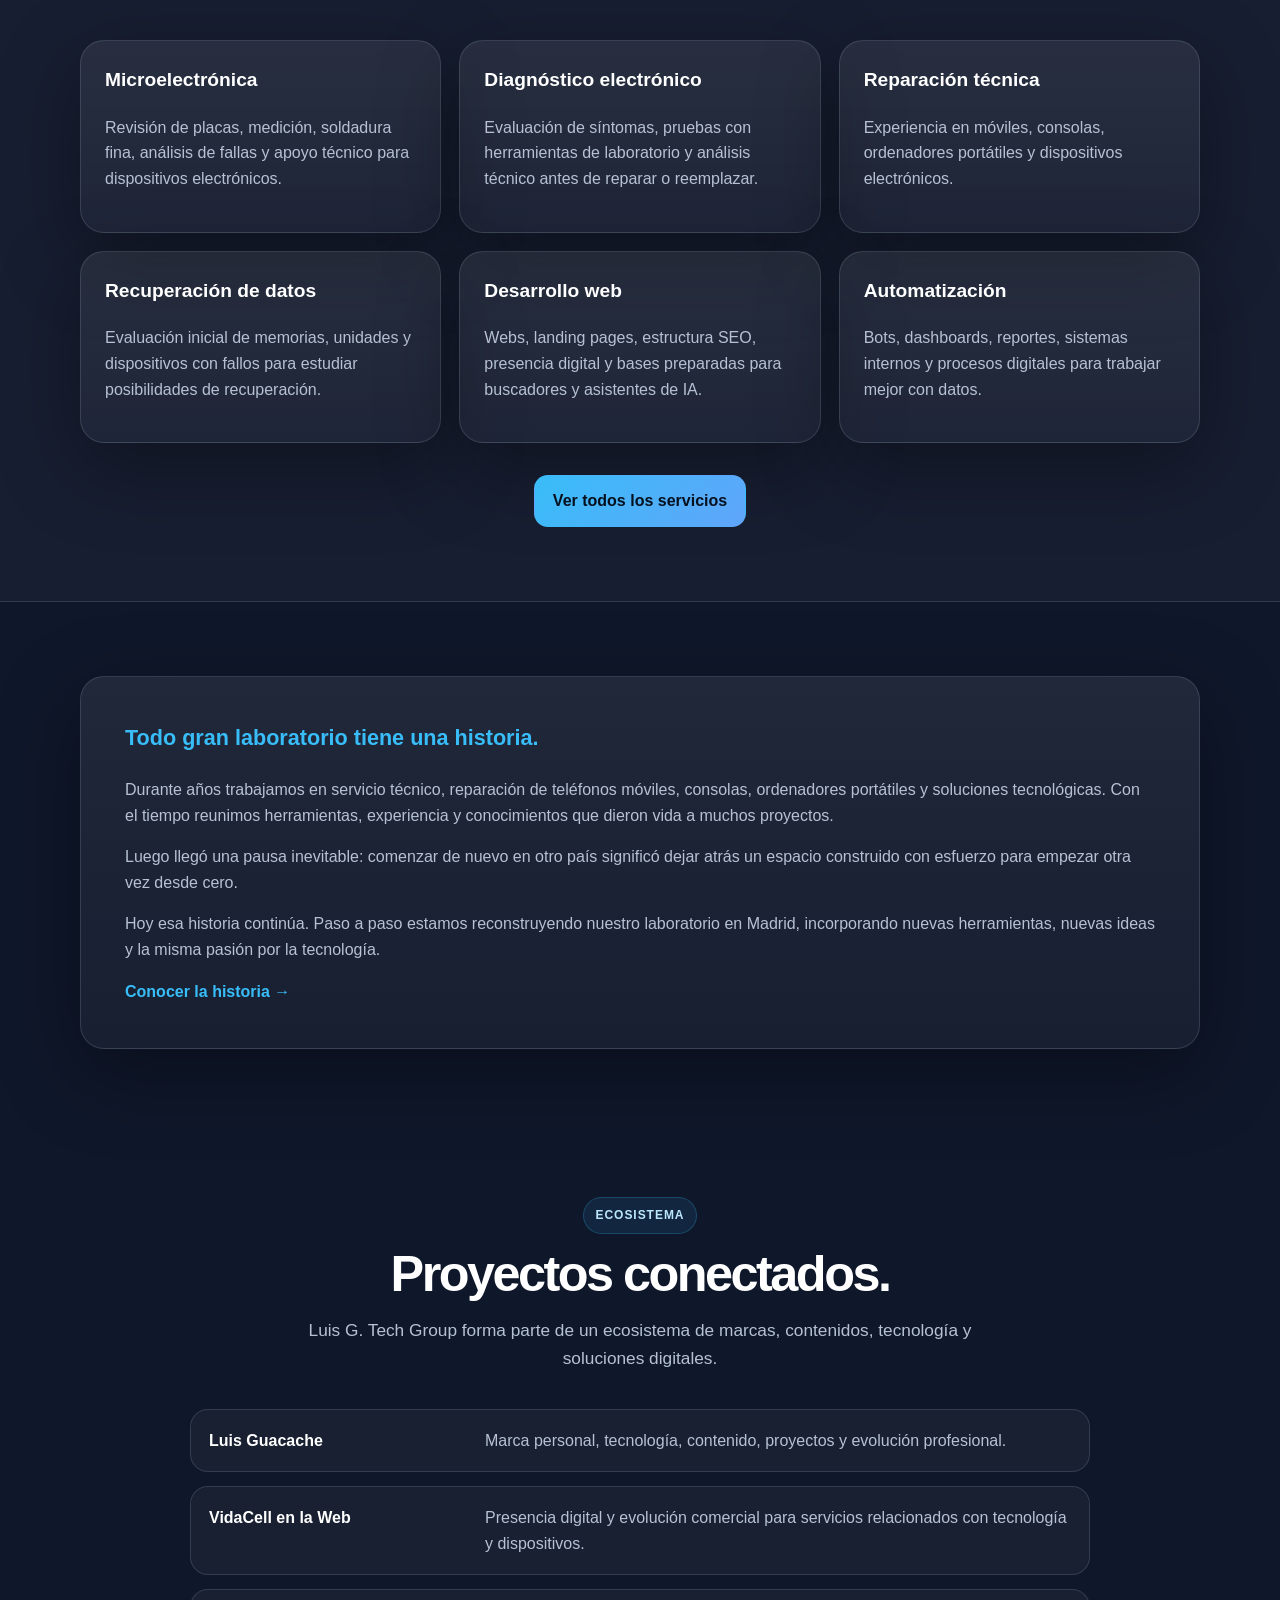
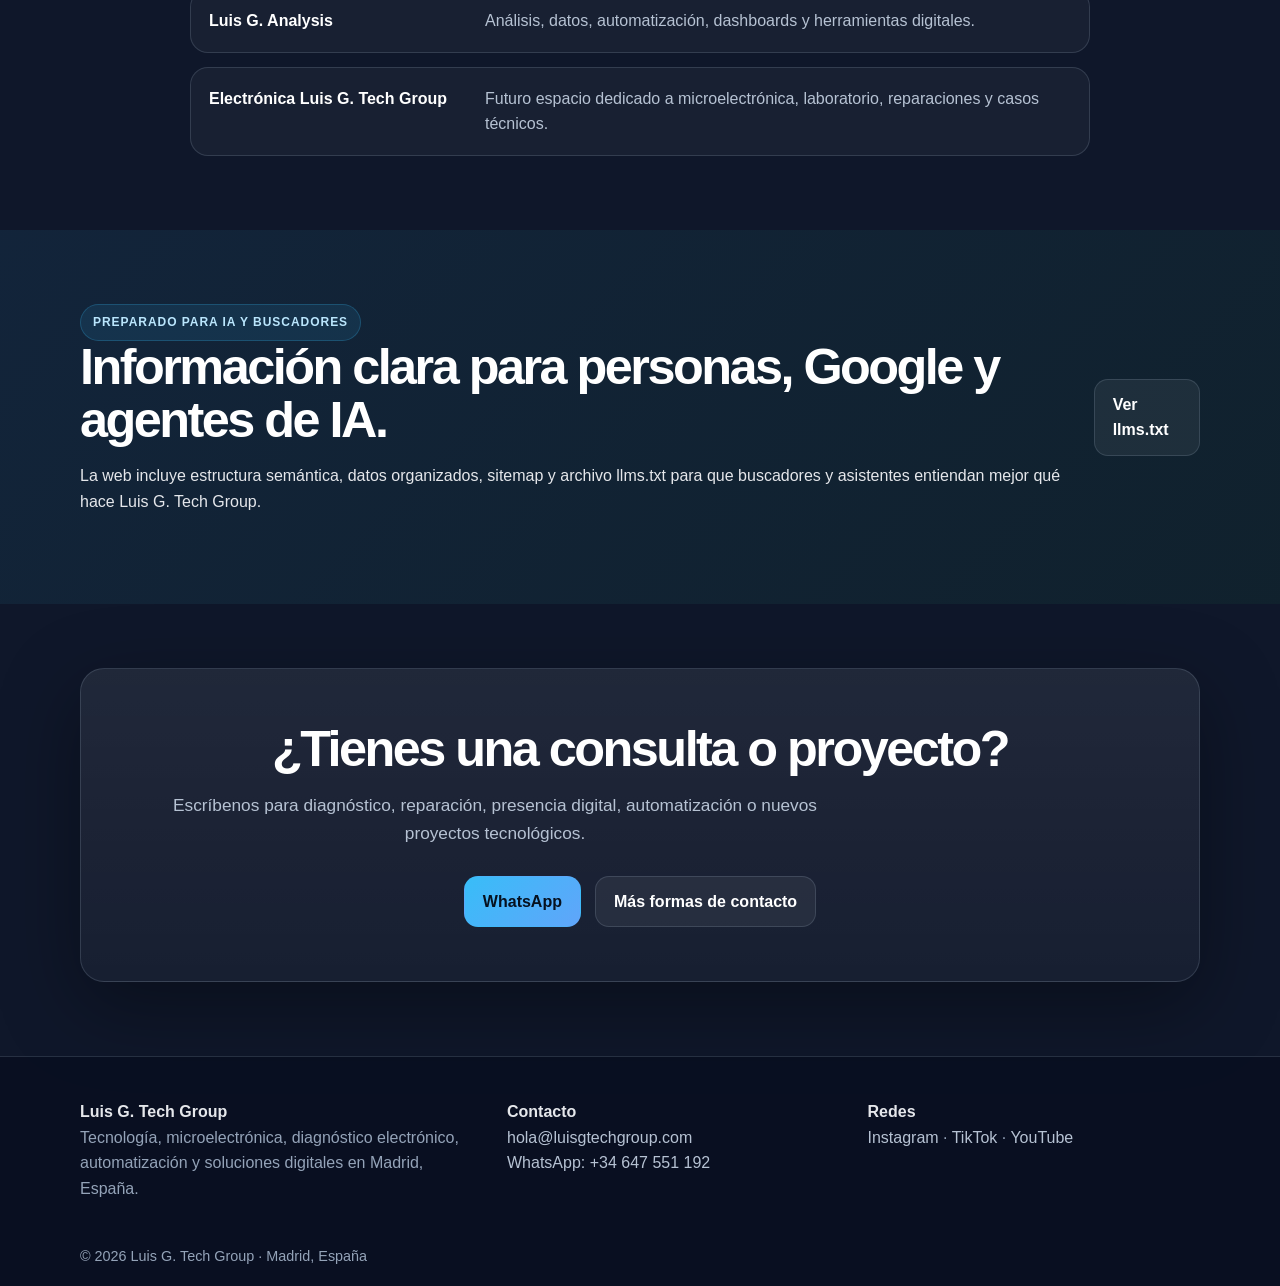
==== commit e6ccf221: "Deploy Luis G Tech Group Web V1.1" ====
--- a/index.html
+++ b/index.html
@@ -3,26 +3,15 @@
 <head>
   <meta charset="UTF-8" />
   <meta name="viewport" content="width=device-width, initial-scale=1.0" />
-
   <title>Luis G. Tech Group | Tecnología, Microelectrónica y Soluciones Digitales</title>
-
-  <meta
-    name="description"
-    content="Luis G. Tech Group es un espacio tecnológico enfocado en microelectrónica, diagnóstico electrónico, reparación, recuperación de datos, desarrollo web, automatización y soluciones digitales en Madrid, España."
-  />
-  <meta
-    name="keywords"
-    content="Luis G Tech Group, Luis Guacache, microelectrónica, reparación electrónica, servicio técnico, reparación de móviles, reparación de consolas, reparación de portátiles, recuperación de datos, diagnóstico electrónico, desarrollo web, automatización, tecnología, Madrid, España"
-  />
+  <meta name="description" content="Tecnología, microelectrónica, diagnóstico electrónico, reparación técnica, recuperación de datos, desarrollo web, automatización y soluciones digitales en Madrid, España." />
+  <meta name="keywords" content="Luis G Tech Group, Luis Guacache, microelectrónica, diagnóstico electrónico, reparación técnica, recuperación de datos, desarrollo web, automatización, tecnología, Madrid, España" />
   <meta name="author" content="Luis Guacache" />
   <meta name="robots" content="index, follow" />
   <meta name="theme-color" content="#0f172a" />
 
-  <meta property="og:title" content="Luis G. Tech Group" />
-  <meta
-    property="og:description"
-    content="Tecnología, microelectrónica y soluciones digitales. Volvemos a construir el laboratorio donde los próximos proyectos cobrarán vida."
-  />
+  <meta property="og:title" content="Luis G. Tech Group | Tecnología, Microelectrónica y Soluciones Digitales" />
+  <meta property="og:description" content="Tecnología, microelectrónica, diagnóstico electrónico, reparación técnica, recuperación de datos, desarrollo web, automatización y soluciones digitales en Madrid, España." />
   <meta property="og:type" content="website" />
   <meta property="og:url" content="https://www.luisgtechgroup.com/" />
   <meta property="og:site_name" content="Luis G. Tech Group" />
@@ -30,329 +19,195 @@
   <meta property="og:image" content="https://www.luisgtechgroup.com/assets/img/logo_web.jpg" />
 
   <meta name="twitter:card" content="summary_large_image" />
-  <meta name="twitter:title" content="Luis G. Tech Group" />
-  <meta
-    name="twitter:description"
-    content="Tecnología, microelectrónica, diagnóstico electrónico, reparación, automatización y soluciones digitales."
-  />
+  <meta name="twitter:title" content="Luis G. Tech Group | Tecnología, Microelectrónica y Soluciones Digitales" />
+  <meta name="twitter:description" content="Tecnología, microelectrónica, diagnóstico electrónico, reparación técnica, recuperación de datos, desarrollo web, automatización y soluciones digitales en Madrid, España." />
   <meta name="twitter:image" content="https://www.luisgtechgroup.com/assets/img/logo_web.jpg" />
 
   <link rel="canonical" href="https://www.luisgtechgroup.com/" />
   <link rel="icon" type="image/png" href="./assets/img/favicon.png" />
   <link rel="apple-touch-icon" href="./assets/img/favicon.png" />
   <link rel="stylesheet" href="./assets/css/styles.css" />
-
-  <script type="application/ld+json">
-  {
-    "@context": "https://schema.org",
-    "@type": ["Organization", "ProfessionalService"],
-    "name": "Luis G. Tech Group",
-    "url": "https://www.luisgtechgroup.com/",
-    "logo": "https://www.luisgtechgroup.com/assets/img/logo_web.jpg",
-    "image": "https://www.luisgtechgroup.com/assets/img/logo_web.jpg",
-    "email": "hola@luisgtechgroup.com",
-    "telephone": "+34647551192",
-    "founder": {
-      "@type": "Person",
-      "name": "Luis Guacache",
-      "url": "https://www.luisguacache.com/"
-    },
-    "description": "Luis G. Tech Group es un espacio tecnológico enfocado en microelectrónica, diagnóstico electrónico, reparación, recuperación de datos, desarrollo web, automatización y soluciones digitales.",
-    "areaServed": {
-      "@type": "Place",
-      "name": "Madrid, España"
-    },
-    "address": {
-      "@type": "PostalAddress",
-      "addressLocality": "Madrid",
-      "addressCountry": "ES"
-    },
-    "knowsAbout": [
-      "Microelectrónica",
-      "Diagnóstico electrónico",
-      "Reparación de móviles",
-      "Reparación de consolas",
-      "Reparación de ordenadores portátiles",
-      "Recuperación de datos",
-      "Desarrollo web",
-      "Automatización",
-      "Soluciones digitales"
-    ],
-    "contactPoint": {
-      "@type": "ContactPoint",
-      "contactType": "Atención y proyectos",
-      "email": "hola@luisgtechgroup.com",
-      "telephone": "+34647551192",
-      "areaServed": "ES",
-      "availableLanguage": ["es"]
-    },
-    "sameAs": [
-      "https://www.luisguacache.com/",
-      "https://www.youtube.com/@luisgtechgroup",
-      "https://www.instagram.com/luisgtechgroup/",
-      "https://www.facebook.com/luisgtechgroup",
-      "https://www.tiktok.com/@luisgtechgroup",
-      "https://wa.me/34647551192"
-    ]
-  }
-  </script>
+  
+<script type="application/ld+json">
+{
+  "@context": "https://schema.org",
+  "@type": ["Organization", "ProfessionalService"],
+  "name": "Luis G. Tech Group",
+  "url": "https://www.luisgtechgroup.com/",
+  "logo": "https://www.luisgtechgroup.com/assets/img/logo_web.jpg",
+  "image": "https://www.luisgtechgroup.com/assets/img/logo_web.jpg",
+  "email": "hola@luisgtechgroup.com",
+  "telephone": "+34647551192",
+  "founder": {
+    "@type": "Person",
+    "name": "Luis Guacache",
+    "url": "https://www.luisguacache.com/"
+  },
+  "description": "Luis G. Tech Group es un espacio tecnológico enfocado en microelectrónica, diagnóstico electrónico, reparación técnica, recuperación de datos, desarrollo web, automatización y soluciones digitales.",
+  "areaServed": {"@type": "Place", "name": "Madrid, España"},
+  "address": {"@type": "PostalAddress", "addressLocality": "Madrid", "addressCountry": "ES"},
+  "knowsAbout": ["Microelectrónica", "Diagnóstico electrónico", "Reparación técnica", "Recuperación de datos", "Desarrollo web", "Automatización", "Soluciones digitales"],
+  "contactPoint": {"@type": "ContactPoint", "contactType": "Atención y proyectos", "email": "hola@luisgtechgroup.com", "telephone": "+34647551192", "areaServed": "ES", "availableLanguage": ["es"]},
+  "sameAs": ["https://www.luisguacache.com/", "https://www.youtube.com/@luisgtechgroup", "https://www.instagram.com/luisgtechgroup/", "https://www.facebook.com/luisgtechgroup", "https://www.tiktok.com/@luisgtechgroup", "https://wa.me/34647551192"]
+}
+</script>
+
 </head>
 
 <body>
-  <header>
-    <div class="container nav">
-      <a href="/" class="logo" aria-label="Luis G. Tech Group - Inicio">
-        <img src="./assets/img/logo_web.jpg" alt="Luis G. Tech Group" class="logo-img" />
-        <span>Luis G. <strong>Tech Group</strong></span>
-      </a>
-
-      <nav class="nav-links" aria-label="Navegación principal">
-        <a href="#servicios">Servicios</a>
-        <a href="#laboratorio">Laboratorio</a>
-        <a href="#proyectos">Proyectos</a>
-        <a href="#contacto">Contacto</a>
-      </nav>
-    </div>
-  </header>
-
-  <main>
-    <section class="hero" id="inicio">
-      <div class="container hero-grid">
-        <div>
-          <div class="badge">🔬 Laboratorio tecnológico en construcción</div>
-
-          <h1>Tecnología, microelectrónica y soluciones digitales.</h1>
-
-          <p>
-            Luis G. Tech Group es la nueva etapa de un recorrido dedicado a diagnosticar,
-            reparar, crear y automatizar. Un laboratorio donde la electrónica, el software
-            y los proyectos digitales se encuentran.
-          </p>
-
-          <div class="actions">
-            <a href="#servicios" class="btn btn-primary">Ver servicios</a>
-            <a href="https://wa.me/34647551192" target="_blank" rel="noopener" class="btn btn-secondary">WhatsApp</a>
-          </div>
+
+<header class="site-header">
+  <div class="container nav">
+    <a href="/" class="logo" aria-label="Luis G. Tech Group - Inicio">
+      <img src="./assets/img/logo_web.jpg" alt="Luis G. Tech Group" class="logo-img" />
+      <span>Luis G. <strong>Tech Group</strong></span>
+    </a>
+
+    <button class="menu-toggle" type="button" aria-label="Abrir menú" aria-expanded="false">☰</button>
+
+    <nav class="nav-links" aria-label="Navegación principal">
+      <a href="./index.html">Inicio</a>
+      <a href="./servicios.html">Servicios</a>
+      <a href="./sobre-nosotros.html">Sobre nosotros</a>
+      <a href="./contacto.html">Contacto</a>
+    </nav>
+  </div>
+</header>
+
+<main>
+  <section class="hero" id="inicio">
+    <div class="container hero-grid">
+      <div>
+        <div class="badge">🔬 Laboratorio tecnológico en evolución · Madrid</div>
+        <h1>Tecnología, microelectrónica y soluciones digitales.</h1>
+        <p>Luis G. Tech Group une experiencia técnica, diagnóstico electrónico, reparación, desarrollo web y automatización para construir soluciones prácticas, medibles y preparadas para crecer.</p>
+        <div class="actions">
+          <a href="./servicios.html" class="btn btn-primary">Ver servicios</a>
+          <a href="https://wa.me/34647551192" target="_blank" rel="noopener" class="btn btn-secondary">Contactar por WhatsApp</a>
         </div>
-
-        <div class="hero-visual">
-          <div class="brand-card" aria-label="Logo de Luis G. Tech Group">
-            <img src="./assets/img/logo_web.jpg" alt="Luis G. Tech Group" class="brand-logo" />
-          </div>
-
-          <div class="terminal-card" aria-label="Resumen del laboratorio tecnológico">
-            <div class="terminal-top" aria-hidden="true">
-              <span class="dot"></span>
-              <span class="dot"></span>
-              <span class="dot"></span>
-            </div>
-
-            <code>&gt; inicializando_laboratorio()
-Estado: en construcción
-
-&gt; áreas_activas
+      </div>
+      <div class="hero-visual">
+        <div class="brand-card" aria-label="Logo de Luis G. Tech Group">
+          <img src="./assets/img/logo_web.jpg" alt="Luis G. Tech Group" class="brand-logo" />
+        </div>
+        <div class="terminal-card" aria-label="Resumen del laboratorio tecnológico">
+          <div class="terminal-top" aria-hidden="true"><span class="dot"></span><span class="dot"></span><span class="dot"></span></div>
+          <code>&gt; estado_laboratorio()
+Activo: sí
+Ubicación: Madrid, España
+
+&gt; áreas
 - Microelectrónica
 - Diagnóstico electrónico
 - Reparación técnica
-- Recuperación de datos
 - Desarrollo web
 - Automatización
-- Proyectos digitales
-
-&gt; próximo_objetivo
-Construir el espacio donde los próximos proyectos cobrarán vida.</code>
-          </div>
+- Presencia digital
+
+&gt; objetivo
+Construir soluciones donde la electrónica, el software y los datos trabajen juntos.</code>
         </div>
       </div>
-    </section>
-
-    <section class="story" id="historia">
-      <div class="container">
-        <div class="story-box">
-          <p class="story-heading">
-            <span class="highlight">Todo gran laboratorio tiene una historia.</span>
-          </p>
-
-          <p>
-            Durante años trabajamos en servicio técnico, reparación de teléfonos móviles,
-            consolas, ordenadores portátiles y soluciones tecnológicas. Con el tiempo fuimos
-            reuniendo herramientas, experiencia y conocimientos que dieron vida a muchos proyectos.
-          </p>
-
-          <p>
-            Luego llegó una pausa inevitable: comenzar de nuevo en otro país significó dejar
-            atrás un espacio construido con esfuerzo para empezar otra vez desde cero.
-          </p>
-
-          <p>
-            Hoy esa historia continúa. Paso a paso estamos reconstruyendo nuestro laboratorio,
-            incorporando nuevas herramientas, nuevas ideas y la misma pasión por la tecnología,
-            para que los próximos proyectos cobren vida con una visión aún más sólida.
-          </p>
-        </div>
-      </div>
-    </section>
-
-    <section id="servicios">
-      <div class="container">
-        <div class="section-title">
-          <h2>Áreas de trabajo</h2>
-
-          <p>
-            Una base tecnológica pensada para unir reparación, análisis, desarrollo y presencia digital.
-          </p>
-        </div>
-
-        <div class="cards">
-          <article class="card">
-            <h3>Microelectrónica</h3>
-            <p>
-              Diagnóstico, revisión de placas, medición, soldadura fina y análisis de fallas electrónicas.
-            </p>
-          </article>
-
-          <article class="card">
-            <h3>Diagnóstico electrónico</h3>
-            <p>
-              Pruebas técnicas, lectura de señales, análisis con herramientas de laboratorio y evaluación de componentes.
-            </p>
-          </article>
-
-          <article class="card">
-            <h3>Reparación técnica</h3>
-            <p>
-              Experiencia en servicio técnico para teléfonos móviles, consolas, ordenadores portátiles y dispositivos electrónicos.
-            </p>
-          </article>
-
-          <article class="card">
-            <h3>Recuperación de datos</h3>
-            <p>
-              Evaluación inicial de dispositivos, memorias, unidades y posibles casos de recuperación técnica.
-            </p>
-          </article>
-
-          <article class="card">
-            <h3>Desarrollo web</h3>
-            <p>
-              Creación de páginas, landing pages, presencia digital, posicionamiento básico y estructura preparada para IA.
-            </p>
-          </article>
-
-          <article class="card">
-            <h3>Automatización</h3>
-            <p>
-              Herramientas, bots, dashboards, reportes y sistemas internos para optimizar procesos digitales.
-            </p>
-          </article>
-        </div>
-      </div>
-    </section>
-
-    <section id="laboratorio">
-      <div class="container lab-grid">
-        <div class="section-title">
-          <h2>El laboratorio</h2>
-
-          <p>
-            Estamos reconstruyendo el entorno técnico: herramientas, medición, pruebas,
-            diagnóstico y creación.
-          </p>
-        </div>
-
-        <div class="lab-panel">
-          <h3>Espacio en evolución</h3>
-
-          <p>
-            Este laboratorio será el punto de partida para proyectos de microelectrónica,
-            reparación, análisis de placas, pruebas con osciloscopio y desarrollo de soluciones tecnológicas.
-          </p>
-
-          <ul class="lab-list">
-            <li>🔬 Osciloscopio y medición de señales</li>
-            <li>⚙️ Herramientas de diagnóstico y reparación</li>
-            <li>🧩 Análisis de placas y componentes</li>
-            <li>💻 Desarrollo de sistemas, bots y dashboards</li>
-            <li>🌐 Webs, presencia digital y automatización</li>
-            <li>🚀 Nuevos proyectos tecnológicos en camino</li>
-          </ul>
-        </div>
-      </div>
-    </section>
-
-    <section id="proyectos">
-      <div class="container">
-        <div class="section-title">
-          <h2>Proyectos conectados</h2>
-
-          <p>
-            Luis G. Tech Group forma parte de un ecosistema de proyectos tecnológicos,
-            digitales y comerciales.
-          </p>
-        </div>
-
-        <div class="project-list">
-          <div class="project-item">
-            <strong>Luis Guacache</strong>
-            <span>Marca personal, tecnología, contenido, proyectos y evolución profesional.</span>
-          </div>
-
-          <div class="project-item">
-            <strong>VidaCell en la Web</strong>
-            <span>Presencia digital y evolución comercial para servicios relacionados con tecnología y dispositivos.</span>
-          </div>
-
-          <div class="project-item">
-            <strong>Luis G. Analysis</strong>
-            <span>Análisis, datos, automatización, dashboards y herramientas digitales.</span>
-          </div>
-
-          <div class="project-item">
-            <strong>Electrónica Luis G. Tech Group</strong>
-            <span>Futuro subdominio dedicado a microelectrónica, laboratorio, reparaciones y casos técnicos.</span>
-          </div>
-        </div>
-      </div>
-    </section>
-
-    <section id="contacto" class="contact">
-      <div class="container">
-        <h2>Construyamos algo juntos</h2>
-
-        <p>
-          Si necesitas diagnóstico, reparación, presencia digital, automatización o quieres
-          conocer más sobre los próximos proyectos, puedes contactar con Luis G. Tech Group.
-        </p>
-
-        <div class="actions contact-actions">
-          <a href="https://wa.me/34647551192" target="_blank" rel="noopener" class="btn btn-primary">WhatsApp</a>
-          <a href="mailto:hola@luisgtechgroup.com" class="btn btn-secondary">Enviar email</a>
-          <a href="https://www.luisguacache.com/" target="_blank" rel="noopener" class="btn btn-secondary">
-            Ver Luis Guacache
-          </a>
-        </div>
-
-        <div class="social-links" aria-label="Redes sociales de Luis G. Tech Group">
-          <a href="https://www.youtube.com/@luisgtechgroup" target="_blank" rel="noopener">YouTube</a>
-          <a href="https://www.instagram.com/luisgtechgroup/" target="_blank" rel="noopener">Instagram</a>
-          <a href="https://www.facebook.com/luisgtechgroup" target="_blank" rel="noopener">Facebook</a>
-          <a href="https://www.tiktok.com/@luisgtechgroup" target="_blank" rel="noopener">TikTok</a>
-        </div>
-      </div>
-    </section>
-  </main>
-
-  <footer>
-    <div class="container footer-content">
-      <a href="/" class="footer-brand" aria-label="Luis G. Tech Group - Inicio">
-        <img src="./assets/img/favicon.png" alt="" class="footer-logo" aria-hidden="true" />
-        <span>Luis G. Tech Group</span>
-      </a>
-
-      <p>© 2026 Luis G. Tech Group · Tecnología, microelectrónica y soluciones digitales · Madrid, España</p>
-    </div>
-  </footer>
-
-  <script src="./assets/js/main.js"></script>
+    </div>
+  </section>
+
+  <section class="status-strip">
+    <div class="container status-grid">
+      <div><strong>En operación</strong><span>Atención de consultas y proyectos tecnológicos.</span></div>
+      <div><strong>Laboratorio en expansión</strong><span>Herramientas, medición, pruebas y diagnóstico.</span></div>
+      <div><strong>Presencia digital</strong><span>Web preparada para Google, IA y clientes reales.</span></div>
+    </div>
+  </section>
+
+  <section id="servicios" class="section-soft">
+    <div class="container">
+      <div class="section-title">
+        <span class="eyebrow">Áreas principales</span>
+        <h2>Servicios tecnológicos conectados.</h2>
+        <p>Una base técnica pensada para ayudar en diagnóstico, reparación, presencia digital y automatización.</p>
+      </div>
+      <div class="cards">
+        <article class="card"><h3>Microelectrónica</h3><p>Revisión de placas, medición, soldadura fina, análisis de fallas y apoyo técnico para dispositivos electrónicos.</p></article>
+        <article class="card"><h3>Diagnóstico electrónico</h3><p>Evaluación de síntomas, pruebas con herramientas de laboratorio y análisis técnico antes de reparar o reemplazar.</p></article>
+        <article class="card"><h3>Reparación técnica</h3><p>Experiencia en móviles, consolas, ordenadores portátiles y dispositivos electrónicos.</p></article>
+        <article class="card"><h3>Recuperación de datos</h3><p>Evaluación inicial de memorias, unidades y dispositivos con fallos para estudiar posibilidades de recuperación.</p></article>
+        <article class="card"><h3>Desarrollo web</h3><p>Webs, landing pages, estructura SEO, presencia digital y bases preparadas para buscadores y asistentes de IA.</p></article>
+        <article class="card"><h3>Automatización</h3><p>Bots, dashboards, reportes, sistemas internos y procesos digitales para trabajar mejor con datos.</p></article>
+      </div>
+      <div class="center-actions"><a href="./servicios.html" class="btn btn-primary">Ver todos los servicios</a></div>
+    </div>
+  </section>
+
+  <section class="story" id="historia">
+    <div class="container">
+      <div class="story-box">
+        <p class="story-heading"><span class="highlight">Todo gran laboratorio tiene una historia.</span></p>
+        <p>Durante años trabajamos en servicio técnico, reparación de teléfonos móviles, consolas, ordenadores portátiles y soluciones tecnológicas. Con el tiempo reunimos herramientas, experiencia y conocimientos que dieron vida a muchos proyectos.</p>
+        <p>Luego llegó una pausa inevitable: comenzar de nuevo en otro país significó dejar atrás un espacio construido con esfuerzo para empezar otra vez desde cero.</p>
+        <p>Hoy esa historia continúa. Paso a paso estamos reconstruyendo nuestro laboratorio en Madrid, incorporando nuevas herramientas, nuevas ideas y la misma pasión por la tecnología.</p>
+        <a href="./sobre-nosotros.html" class="text-link">Conocer la historia →</a>
+      </div>
+    </div>
+  </section>
+
+  <section id="proyectos">
+    <div class="container">
+      <div class="section-title">
+        <span class="eyebrow">Ecosistema</span>
+        <h2>Proyectos conectados.</h2>
+        <p>Luis G. Tech Group forma parte de un ecosistema de marcas, contenidos, tecnología y soluciones digitales.</p>
+      </div>
+      <div class="project-list">
+        <div class="project-item"><strong>Luis Guacache</strong><span>Marca personal, tecnología, contenido, proyectos y evolución profesional.</span></div>
+        <div class="project-item"><strong>VidaCell en la Web</strong><span>Presencia digital y evolución comercial para servicios relacionados con tecnología y dispositivos.</span></div>
+        <div class="project-item"><strong>Luis G. Analysis</strong><span>Análisis, datos, automatización, dashboards y herramientas digitales.</span></div>
+        <div class="project-item"><strong>Electrónica Luis G. Tech Group</strong><span>Futuro espacio dedicado a microelectrónica, laboratorio, reparaciones y casos técnicos.</span></div>
+      </div>
+    </div>
+  </section>
+
+  <section class="ai-block">
+    <div class="container ai-grid">
+      <div>
+        <span class="eyebrow">Preparado para IA y buscadores</span>
+        <h2>Información clara para personas, Google y agentes de IA.</h2>
+        <p>La web incluye estructura semántica, datos organizados, sitemap y archivo llms.txt para que buscadores y asistentes entiendan mejor qué hace Luis G. Tech Group.</p>
+      </div>
+      <a href="./llms.txt" class="btn btn-secondary">Ver llms.txt</a>
+    </div>
+  </section>
+
+  <section class="contact" id="contacto">
+    <div class="container contact-box">
+      <h2>¿Tienes una consulta o proyecto?</h2>
+      <p>Escríbenos para diagnóstico, reparación, presencia digital, automatización o nuevos proyectos tecnológicos.</p>
+      <div class="actions center">
+        <a href="https://wa.me/34647551192" target="_blank" rel="noopener" class="btn btn-primary">WhatsApp</a>
+        <a href="./contacto.html" class="btn btn-secondary">Más formas de contacto</a>
+      </div>
+    </div>
+  </section>
+</main>
+
+<footer class="site-footer">
+  <div class="container footer-grid">
+    <div>
+      <strong>Luis G. Tech Group</strong>
+      <p>Tecnología, microelectrónica, diagnóstico electrónico, automatización y soluciones digitales en Madrid, España.</p>
+    </div>
+    <div>
+      <strong>Contacto</strong>
+      <p><a href="mailto:hola@luisgtechgroup.com">hola@luisgtechgroup.com</a><br><a href="https://wa.me/34647551192" target="_blank" rel="noopener">WhatsApp: +34 647 551 192</a></p>
+    </div>
+    <div>
+      <strong>Redes</strong>
+      <p><a href="https://www.instagram.com/luisgtechgroup/" target="_blank" rel="noopener">Instagram</a> · <a href="https://www.tiktok.com/@luisgtechgroup" target="_blank" rel="noopener">TikTok</a> · <a href="https://www.youtube.com/@luisgtechgroup" target="_blank" rel="noopener">YouTube</a></p>
+    </div>
+  </div>
+  <div class="container footer-bottom">© 2026 Luis G. Tech Group · Madrid, España</div>
+</footer>
+<a href="https://wa.me/34647551192" class="whatsapp-float" target="_blank" rel="noopener" aria-label="Contactar por WhatsApp">WhatsApp</a>
+<script src="./assets/js/main.js"></script>
+
 </body>
 </html>
--- a/assets/css/styles.css
+++ b/assets/css/styles.css
@@ -1,516 +1,309 @@
 :root {
   --bg: #0f172a;
-  --bg-soft: #111827;
-  --card: #1e293b;
+  --bg-soft: #111c33;
+  --panel: rgba(15, 23, 42, 0.82);
+  --panel-strong: #111827;
   --text: #e5e7eb;
-  --muted: #94a3b8;
-  --accent: #38bdf8;
-  --accent-2: #22c55e;
+  --muted: #b6c2d3;
+  --muted-2: #94a3b8;
   --white: #ffffff;
-  --border: rgba(148, 163, 184, 0.18);
-}
-
-* {
-  box-sizing: border-box;
+  --line: rgba(148, 163, 184, 0.22);
+  --brand: #38bdf8;
+  --brand-2: #22c55e;
+  --warning: #f59e0b;
+  --shadow: 0 24px 80px rgba(0, 0, 0, 0.35);
+  --radius: 24px;
+}
+
+* { box-sizing: border-box; }
+html { scroll-behavior: smooth; }
+body {
   margin: 0;
-  padding: 0;
-}
-
-html {
-  scroll-behavior: smooth;
-}
-
-body {
   font-family: Arial, Helvetica, sans-serif;
-  background: radial-gradient(circle at top, #1e3a5f 0%, var(--bg) 42%, #020617 100%);
   color: var(--text);
+  background:
+    radial-gradient(circle at top left, rgba(56, 189, 248, 0.14), transparent 34%),
+    radial-gradient(circle at top right, rgba(34, 197, 94, 0.1), transparent 35%),
+    var(--bg);
   line-height: 1.6;
 }
 
-a {
-  color: inherit;
-  text-decoration: none;
-}
-
-.container {
-  width: min(1120px, 92%);
-  margin: 0 auto;
-}
-
-header {
-  padding: 18px 0;
-  border-bottom: 1px solid var(--border);
+a { color: inherit; }
+img { max-width: 100%; display: block; }
+.container { width: min(1120px, calc(100% - 40px)); margin: 0 auto; }
+.narrow { max-width: 820px; }
+
+.site-header {
   position: sticky;
   top: 0;
-  backdrop-filter: blur(14px);
+  z-index: 100;
+  backdrop-filter: blur(18px);
   background: rgba(15, 23, 42, 0.78);
-  z-index: 10;
-}
-
+  border-bottom: 1px solid var(--line);
+}
 .nav {
+  min-height: 76px;
   display: flex;
+  align-items: center;
   justify-content: space-between;
-  align-items: center;
-  gap: 24px;
-}
-
+  gap: 22px;
+}
 .logo {
   display: inline-flex;
   align-items: center;
   gap: 12px;
-  font-size: 1.2rem;
+  text-decoration: none;
   font-weight: 800;
-  letter-spacing: 0.5px;
+  letter-spacing: -0.02em;
   color: var(--white);
 }
-
 .logo-img {
   width: 42px;
   height: 42px;
-  border-radius: 14px;
+  border-radius: 12px;
   object-fit: cover;
-  box-shadow: 0 10px 24px rgba(56, 189, 248, 0.18);
-}
-
-.logo span {
+  box-shadow: 0 0 0 1px rgba(255,255,255,0.18), 0 12px 30px rgba(56,189,248,0.18);
+}
+.logo strong { color: var(--brand); }
+.nav-links { display: flex; align-items: center; gap: 18px; }
+.nav-links a {
+  color: var(--muted);
+  text-decoration: none;
+  font-size: 0.95rem;
+}
+.nav-links a:hover { color: var(--white); }
+.menu-toggle {
+  display: none;
+  border: 1px solid var(--line);
+  background: rgba(255,255,255,0.05);
   color: var(--white);
-}
-
-.logo strong {
-  color: var(--accent);
-  font-weight: 800;
-}
-
-.nav-links {
-  display: flex;
-  gap: 20px;
-  font-size: 0.95rem;
+  border-radius: 12px;
+  padding: 8px 12px;
+  font-size: 1.2rem;
+}
+
+.hero { padding: 86px 0 64px; }
+.hero-grid {
+  display: grid;
+  grid-template-columns: 1.04fr 0.96fr;
+  gap: 48px;
+  align-items: center;
+}
+.badge, .eyebrow {
+  display: inline-flex;
+  align-items: center;
+  gap: 8px;
+  color: #bae6fd;
+  background: rgba(56,189,248,0.1);
+  border: 1px solid rgba(56,189,248,0.22);
+  padding: 8px 12px;
+  border-radius: 999px;
+  font-size: 0.86rem;
+  font-weight: 700;
+}
+.eyebrow { text-transform: uppercase; letter-spacing: .08em; font-size: .75rem; }
+h1, h2, h3, p { margin-top: 0; }
+h1 {
+  margin: 22px 0 20px;
+  font-size: clamp(2.25rem, 6vw, 4.7rem);
+  line-height: 0.96;
+  letter-spacing: -0.065em;
+  color: var(--white);
+}
+h2 {
+  font-size: clamp(1.9rem, 4vw, 3.15rem);
+  line-height: 1.05;
+  letter-spacing: -0.05em;
+  color: var(--white);
+  margin-bottom: 16px;
+}
+h3 { color: var(--white); font-size: 1.2rem; }
+.hero p, .page-hero p, .section-title p, .contact-box p {
   color: var(--muted);
-}
-
-.nav-links a {
-  transition: 0.2s ease;
-}
-
-.nav-links a:hover {
-  color: var(--accent);
-}
-
-.hero {
-  min-height: 82vh;
-  display: flex;
-  align-items: center;
-  padding: 80px 0;
-}
-
-.hero-grid {
-  display: grid;
-  grid-template-columns: 1.15fr 0.85fr;
-  gap: 48px;
-  align-items: center;
-}
-
-.hero-visual {
-  display: grid;
-  gap: 18px;
-}
-
-.badge {
-  display: inline-flex;
-  align-items: center;
-  gap: 8px;
-  padding: 8px 14px;
-  border: 1px solid var(--border);
-  border-radius: 999px;
-  color: var(--accent);
-  background: rgba(56, 189, 248, 0.08);
-  font-size: 0.92rem;
-  margin-bottom: 24px;
-}
-
-h1 {
-  font-size: clamp(2.6rem, 6vw, 5.4rem);
-  line-height: 1;
-  letter-spacing: -2px;
-  color: var(--white);
-  margin-bottom: 24px;
-}
-
-.hero p {
-  font-size: 1.25rem;
-  color: var(--muted);
-  max-width: 680px;
-  margin-bottom: 34px;
-}
-
-.actions {
-  display: flex;
-  gap: 14px;
-  flex-wrap: wrap;
-}
-
+  font-size: 1.08rem;
+  max-width: 720px;
+}
+.actions { display: flex; flex-wrap: wrap; gap: 14px; margin-top: 28px; }
+.actions.center, .center-actions { justify-content: center; }
+.center-actions { display: flex; margin-top: 32px; }
 .btn {
   display: inline-flex;
   align-items: center;
   justify-content: center;
-  padding: 14px 22px;
+  min-height: 48px;
+  padding: 12px 18px;
   border-radius: 14px;
-  font-weight: 700;
-  transition: 0.2s ease;
+  text-decoration: none;
+  font-weight: 800;
   border: 1px solid transparent;
 }
-
-.btn-primary {
-  background: var(--accent);
-  color: #020617;
-}
-
-.btn-primary:hover {
-  transform: translateY(-2px);
-  box-shadow: 0 16px 35px rgba(56, 189, 248, 0.22);
-}
-
-.btn-secondary {
-  border-color: var(--border);
-  color: var(--text);
-  background: rgba(255, 255, 255, 0.03);
-}
-
-.btn-secondary:hover {
-  border-color: var(--accent);
-  color: var(--accent);
-}
-
-.brand-card {
-  background: rgba(255, 255, 255, 0.96);
-  border-radius: 24px;
-  padding: 18px;
-  border: 1px solid rgba(255, 255, 255, 0.28);
-  box-shadow: 0 24px 80px rgba(0, 0, 0, 0.28);
-}
-
-.brand-logo {
-  display: block;
-  width: 100%;
-  border-radius: 18px;
-}
-
-.terminal-card {
-  background: linear-gradient(180deg, rgba(30, 41, 59, 0.95), rgba(15, 23, 42, 0.95));
-  border: 1px solid var(--border);
-  border-radius: 22px;
-  padding: 24px;
-  box-shadow: 0 24px 80px rgba(0, 0, 0, 0.35);
-}
-
-.terminal-top {
-  display: flex;
-  gap: 8px;
-  margin-bottom: 20px;
-}
-
-.dot {
-  width: 12px;
-  height: 12px;
-  border-radius: 50%;
-  background: var(--muted);
-}
-
+.btn-primary { background: linear-gradient(135deg, var(--brand), #60a5fa); color: #06111f; }
+.btn-secondary { border-color: var(--line); color: var(--white); background: rgba(255,255,255,0.06); }
+.btn:hover { transform: translateY(-1px); }
+
+.hero-visual { display: grid; gap: 18px; }
+.brand-card, .terminal-card, .story-box, .card, .service-detail, .value-card, .profile-card, .contact-card, .contact-box {
+  background: linear-gradient(180deg, rgba(255,255,255,0.075), rgba(255,255,255,0.035));
+  border: 1px solid var(--line);
+  border-radius: var(--radius);
+  box-shadow: var(--shadow);
+}
+.brand-card { padding: 28px; }
+.brand-logo { width: min(420px, 100%); margin: 0 auto; border-radius: 20px; }
+.terminal-card { padding: 20px; overflow: hidden; }
+.terminal-top { display: flex; gap: 7px; margin-bottom: 16px; }
+.dot { width: 11px; height: 11px; border-radius: 999px; background: var(--muted-2); opacity: .8; }
 .terminal-card code {
-  display: block;
+  white-space: pre-wrap;
   color: #d1fae5;
-  font-family: Consolas, Monaco, monospace;
   font-size: 0.95rem;
-  line-height: 1.8;
-  white-space: pre-wrap;
-}
-
-section {
-  padding: 90px 0;
-}
-
-.section-title {
-  max-width: 760px;
-  margin-bottom: 42px;
-}
-
-.section-title h2 {
-  font-size: clamp(2rem, 4vw, 3rem);
-  color: var(--white);
-  margin-bottom: 14px;
-  letter-spacing: -1px;
-}
-
-.section-title p {
-  color: var(--muted);
-  font-size: 1.1rem;
-}
-
+}
+
+section { padding: 74px 0; }
+.page-hero { padding: 86px 0 54px; border-bottom: 1px solid var(--line); }
+.page-hero h1 { font-size: clamp(2.2rem, 5vw, 4.1rem); }
+.section-soft { background: rgba(255,255,255,0.03); border-top: 1px solid var(--line); border-bottom: 1px solid var(--line); }
+.section-title { text-align: center; margin: 0 auto 36px; max-width: 820px; }
+.section-title .eyebrow { margin-bottom: 14px; }
+.section-title p { margin-left: auto; margin-right: auto; }
 .cards {
   display: grid;
   grid-template-columns: repeat(3, 1fr);
   gap: 18px;
 }
-
-.card {
-  background: rgba(30, 41, 59, 0.72);
-  border: 1px solid var(--border);
-  border-radius: 20px;
-  padding: 26px;
-  transition: 0.2s ease;
-}
-
-.card:hover {
-  transform: translateY(-4px);
-  border-color: rgba(56, 189, 248, 0.45);
-}
-
-.card h3 {
-  color: var(--white);
-  margin-bottom: 10px;
-  font-size: 1.2rem;
-}
-
-.card p {
-  color: var(--muted);
-  font-size: 0.98rem;
-}
-
-.story {
-  background: rgba(2, 6, 23, 0.4);
-  border-top: 1px solid var(--border);
-  border-bottom: 1px solid var(--border);
-}
-
-.story-box {
-  padding: 36px;
-  border-radius: 24px;
-  background: linear-gradient(135deg, rgba(56, 189, 248, 0.12), rgba(34, 197, 94, 0.08));
-  border: 1px solid var(--border);
-}
-
-.story-box p {
-  font-size: 1.18rem;
-  color: var(--text);
-  margin-bottom: 18px;
-}
-
-.story-box p:last-child {
-  margin-bottom: 0;
-}
-
-.story-box .story-heading {
-  font-size: 1.35rem;
-  margin-bottom: 22px;
-}
-
-.highlight {
-  color: var(--accent);
-  font-weight: 800;
-}
-
-.lab-grid {
-  display: grid;
-  grid-template-columns: 0.9fr 1.1fr;
+.card { padding: 24px; }
+.card p, .service-detail p, .value-card p, .contact-card p, .story-box p, .project-item span { color: var(--muted); }
+.card:hover, .service-detail:hover { border-color: rgba(56,189,248,0.4); }
+
+.status-strip { padding: 0 0 52px; }
+.status-grid {
+  display: grid;
+  grid-template-columns: repeat(3, 1fr);
+  gap: 16px;
+}
+.status-grid div {
+  border: 1px solid var(--line);
+  border-radius: 18px;
+  padding: 18px;
+  background: rgba(255,255,255,0.045);
+}
+.status-grid strong { display: block; color: var(--white); }
+.status-grid span { color: var(--muted); font-size: 0.94rem; }
+
+.story-box { padding: clamp(24px, 5vw, 44px); }
+.story-box.large { max-width: 920px; margin: 0 auto 26px; }
+.story-heading { font-size: 1.35rem; font-weight: 800; color: var(--white) !important; }
+.highlight { color: var(--brand); }
+.text-link { color: var(--brand); font-weight: 800; text-decoration: none; }
+.project-list { display: grid; gap: 14px; max-width: 900px; margin: 0 auto; }
+.project-item {
+  display: grid;
+  grid-template-columns: 260px 1fr;
+  gap: 16px;
+  padding: 18px;
+  border: 1px solid var(--line);
+  border-radius: 18px;
+  background: rgba(255,255,255,0.04);
+}
+.project-item strong { color: var(--white); }
+.ai-block { background: linear-gradient(135deg, rgba(56,189,248,0.08), rgba(34,197,94,0.06)); }
+.ai-grid { display: flex; align-items: center; justify-content: space-between; gap: 24px; }
+
+.service-stack { display: grid; gap: 18px; }
+.service-detail {
+  padding: 28px;
+  display: grid;
+  grid-template-columns: 0.8fr 1.2fr;
   gap: 28px;
-  align-items: stretch;
-}
-
-.lab-panel {
-  background: rgba(15, 23, 42, 0.7);
-  border: 1px solid var(--border);
-  border-radius: 22px;
-  padding: 30px;
-}
-
-.lab-panel h3 {
-  color: var(--white);
-  margin-bottom: 14px;
-  font-size: 1.5rem;
-}
-
-.lab-panel p {
-  color: var(--muted);
-}
-
-.lab-list {
-  list-style: none;
-  margin-top: 20px;
-}
-
-.lab-list li {
-  padding: 12px 0;
-  border-bottom: 1px solid var(--border);
-  color: var(--muted);
-}
-
-.lab-list li:last-child {
-  border-bottom: none;
-}
-
-.project-list {
-  display: grid;
-  gap: 14px;
-}
-
-.project-item {
-  padding: 22px;
-  border-radius: 18px;
-  border: 1px solid var(--border);
-  background: rgba(30, 41, 59, 0.58);
-}
-
-.project-item strong {
-  display: block;
-  color: var(--white);
-  margin-bottom: 6px;
-}
-
-.project-item span {
-  color: var(--muted);
-}
-
-.contact {
-  text-align: center;
-  background: linear-gradient(180deg, rgba(15, 23, 42, 0), rgba(56, 189, 248, 0.08));
-}
-
-.contact h2 {
-  color: var(--white);
-  font-size: clamp(2rem, 4vw, 3.2rem);
-  margin-bottom: 16px;
-}
-
-.contact p {
-  color: var(--muted);
-  max-width: 700px;
-  margin: 0 auto 30px;
-  font-size: 1.1rem;
-}
-
-.contact-actions {
-  justify-content: center;
-}
-
-.social-links {
-  display: flex;
-  justify-content: center;
-  gap: 12px;
-  flex-wrap: wrap;
-  margin-top: 26px;
-}
-
-.social-links a {
-  color: var(--muted);
-  border: 1px solid var(--border);
+  align-items: start;
+}
+.service-number { color: var(--brand); font-weight: 900; letter-spacing: .1em; }
+.service-detail ul, .check-list { margin: 16px 0 0; color: var(--muted); }
+.two-columns {
+  display: grid;
+  grid-template-columns: 1fr 1fr;
+  gap: 28px;
+}
+.align-center { align-items: center; }
+.values-grid {
+  display: grid;
+  grid-template-columns: repeat(2, 1fr);
+  gap: 18px;
+}
+.value-card, .profile-card { padding: 24px; }
+.profile-card { text-align: center; }
+.profile-card img { width: 220px; border-radius: 24px; margin: 0 auto 18px; }
+.contact { padding-top: 64px; }
+.contact-box { padding: clamp(28px, 5vw, 54px); text-align: center; }
+.contact-layout {
+  display: grid;
+  grid-template-columns: 1.2fr 0.8fr;
+  gap: 18px;
+}
+.contact-card { padding: 24px; }
+.main-contact { grid-row: span 2; }
+.contact-actions { display: grid; gap: 12px; margin-top: 22px; }
+
+.site-footer {
+  border-top: 1px solid var(--line);
+  padding: 42px 0 28px;
+  background: rgba(2,6,23,0.42);
+}
+.footer-grid {
+  display: grid;
+  grid-template-columns: 1.2fr 1fr 1fr;
+  gap: 28px;
+}
+.site-footer p, .footer-bottom { color: var(--muted-2); }
+.site-footer a { color: var(--muted); text-decoration: none; }
+.site-footer a:hover { color: var(--white); }
+.footer-bottom { margin-top: 28px; font-size: 0.9rem; }
+.whatsapp-float {
+  position: fixed;
+  right: 18px;
+  bottom: 18px;
+  z-index: 120;
+  background: #22c55e;
+  color: #04130a;
+  text-decoration: none;
+  font-weight: 900;
+  padding: 12px 16px;
   border-radius: 999px;
-  padding: 9px 14px;
-  background: rgba(255, 255, 255, 0.03);
-  transition: 0.2s ease;
-}
-
-.social-links a:hover {
-  color: var(--accent);
-  border-color: rgba(56, 189, 248, 0.55);
-  transform: translateY(-2px);
-}
-
-footer {
-  padding: 28px 0;
-  border-top: 1px solid var(--border);
-  color: var(--muted);
-  font-size: 0.9rem;
-  text-align: center;
-}
-
-.footer-content {
-  display: grid;
-  gap: 14px;
-  justify-items: center;
-}
-
-.footer-brand {
-  display: inline-flex;
-  align-items: center;
-  gap: 10px;
-  color: var(--white);
-  font-weight: 800;
-}
-
-.footer-logo {
-  width: 34px;
-  height: 34px;
-  border-radius: 11px;
-  object-fit: cover;
+  box-shadow: 0 18px 40px rgba(0,0,0,.35);
 }
 
 @media (max-width: 860px) {
-  .hero-grid,
-  .lab-grid {
-    grid-template-columns: 1fr;
+  .menu-toggle { display: inline-flex; }
+  .nav { min-height: 68px; }
+  .nav-links {
+    position: absolute;
+    top: 68px;
+    left: 20px;
+    right: 20px;
+    display: none;
+    flex-direction: column;
+    align-items: stretch;
+    gap: 0;
+    background: rgba(15,23,42,0.98);
+    border: 1px solid var(--line);
+    border-radius: 18px;
+    padding: 10px;
   }
-
-  .cards {
-    grid-template-columns: 1fr;
-  }
-
-  .nav {
-    align-items: flex-start;
-  }
-
-  .nav-links {
-    display: none;
-  }
-
-  .hero {
-    padding: 60px 0;
-  }
-
-  section {
-    padding: 70px 0;
-  }
-
-  .story-box {
-    padding: 28px;
-  }
-
-  .brand-card {
-    max-width: 420px;
-    margin: 0 auto;
-  }
+  .nav-links.open { display: flex; }
+  .nav-links a { padding: 12px; border-radius: 12px; }
+  .nav-links a:hover { background: rgba(255,255,255,0.06); }
+  .hero-grid, .cards, .status-grid, .service-detail, .two-columns, .values-grid, .contact-layout, .footer-grid { grid-template-columns: 1fr; }
+  .hero { padding-top: 54px; }
+  section { padding: 54px 0; }
+  .project-item { grid-template-columns: 1fr; }
+  .ai-grid { display: grid; }
 }
 
 @media (max-width: 520px) {
-  h1 {
-    letter-spacing: -1px;
-  }
-
-  .hero p {
-    font-size: 1.08rem;
-  }
-
-  .btn {
-    width: 100%;
-  }
-
-  .actions {
-    width: 100%;
-  }
-
-  .terminal-card {
-    padding: 20px;
-  }
-
-  .terminal-card code {
-    font-size: 0.86rem;
-  }
-
-  .logo {
-    font-size: 1rem;
-  }
-
-  .logo-img {
-    width: 36px;
-    height: 36px;
-  }
-}
+  .container { width: min(100% - 28px, 1120px); }
+  .logo span { font-size: 0.95rem; }
+  .logo-img { width: 38px; height: 38px; }
+  .actions, .center-actions { display: grid; }
+  .btn { width: 100%; }
+  .whatsapp-float { left: 18px; text-align: center; }
+}
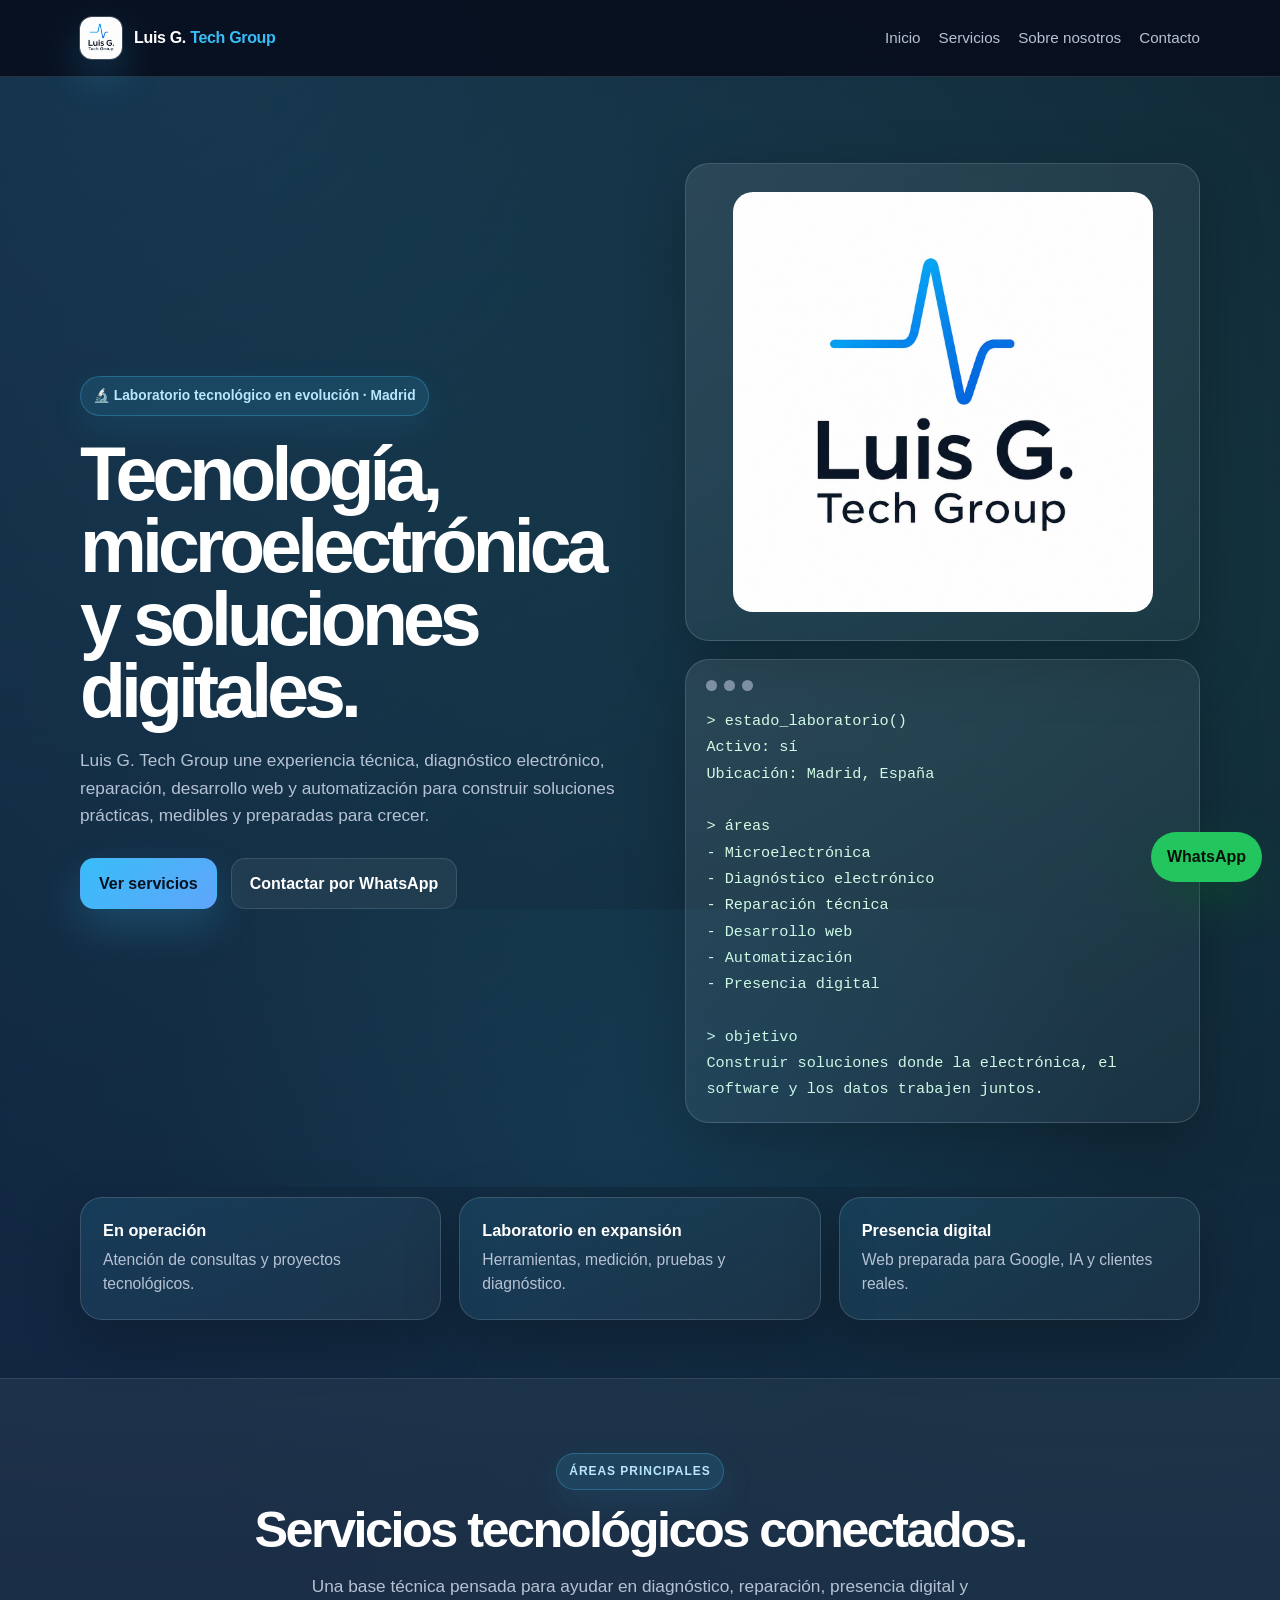
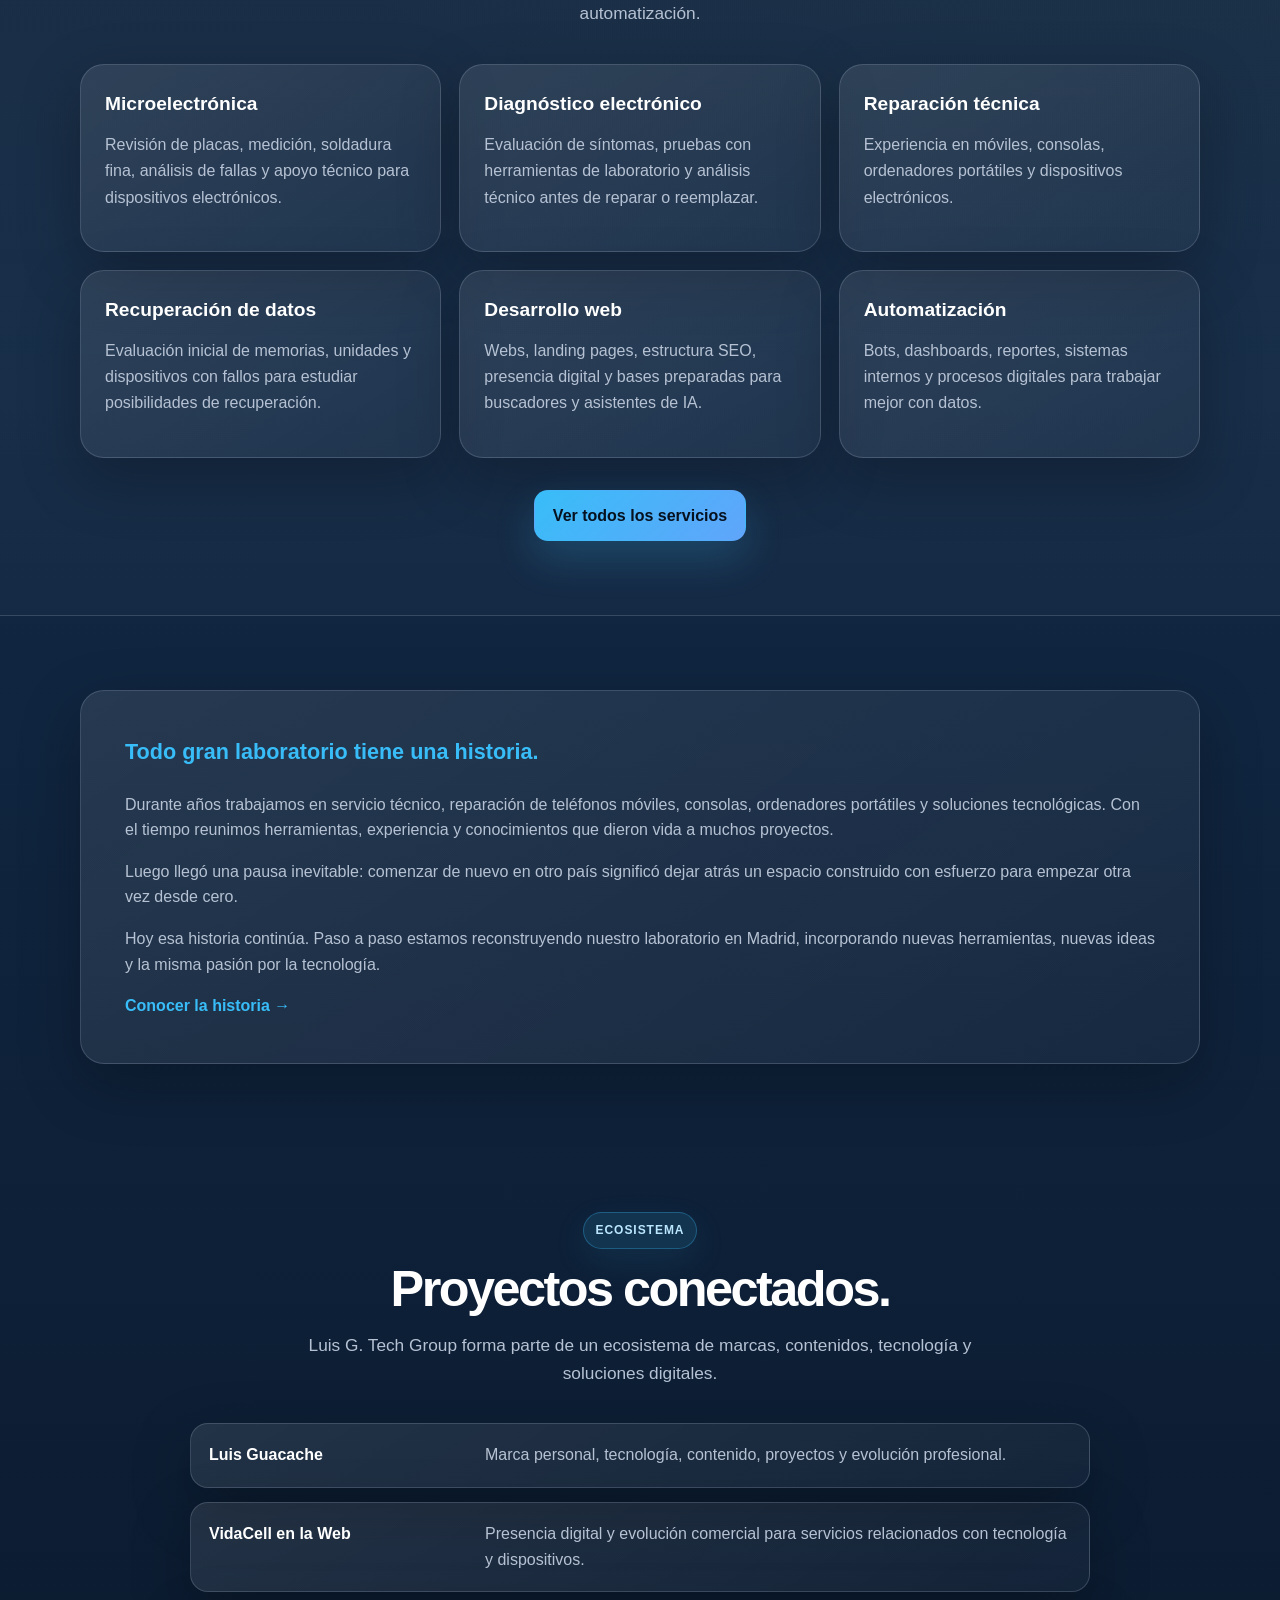
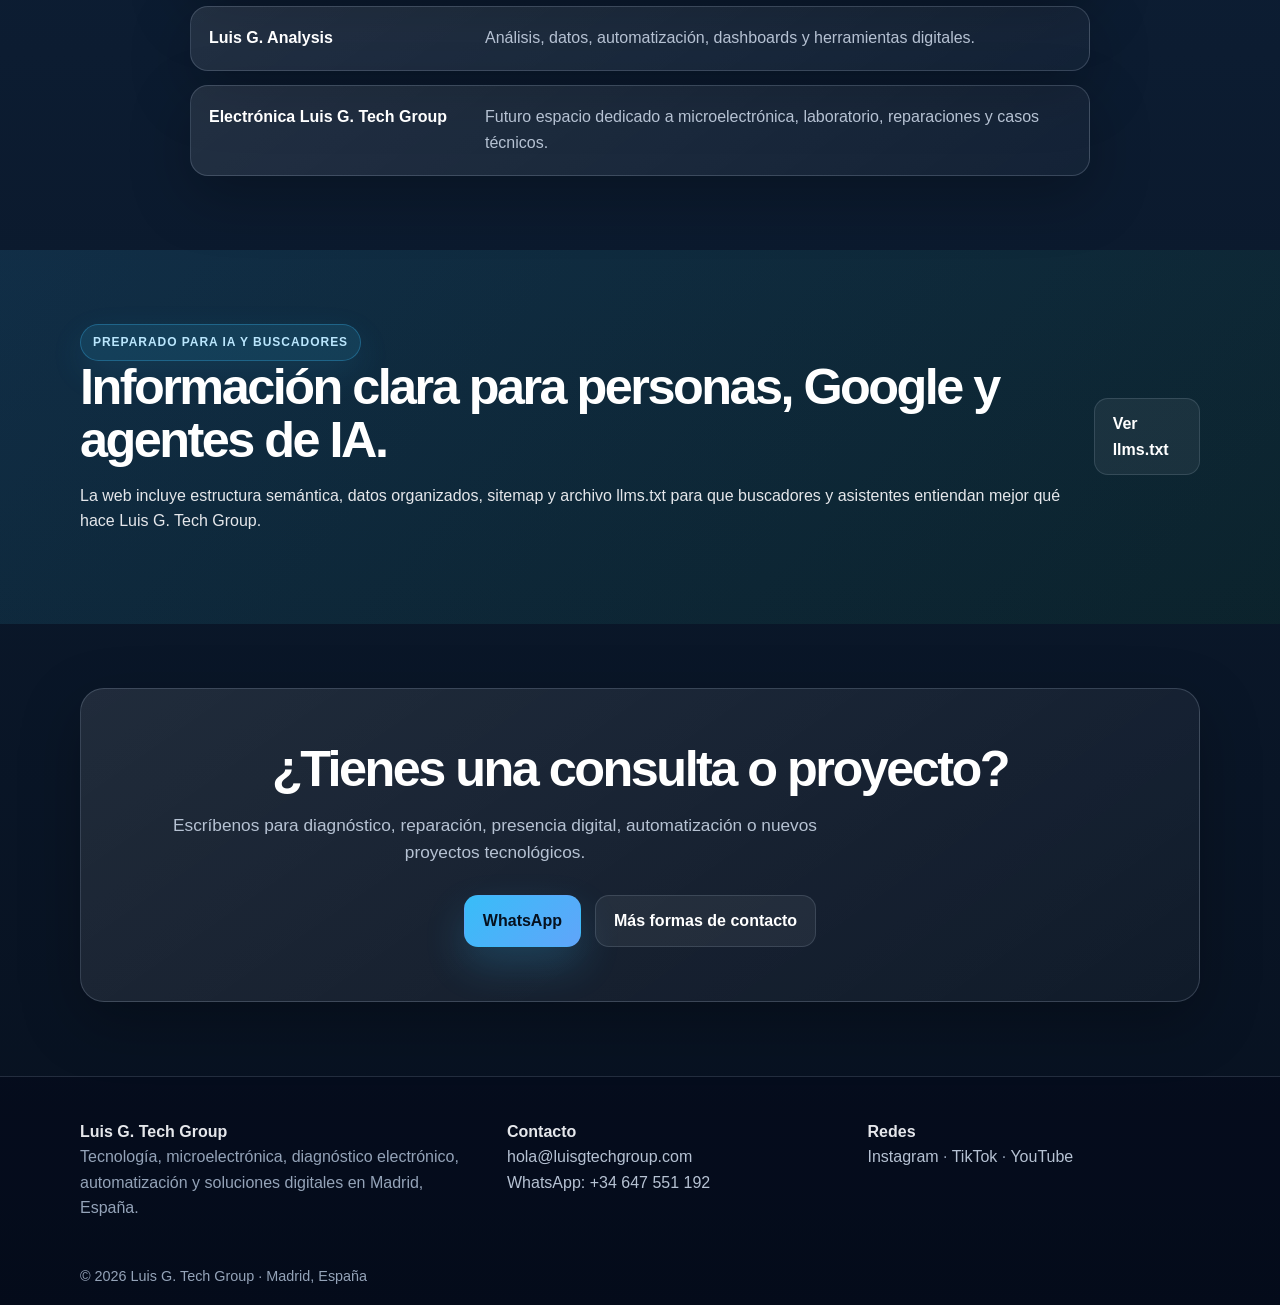
==== commit 97293f06: "Load visual CSS directly in index" ====
--- a/index.html
+++ b/index.html
@@ -26,36 +26,36 @@
   <link rel="canonical" href="https://www.luisgtechgroup.com/" />
   <link rel="icon" type="image/png" href="./assets/img/favicon.png" />
   <link rel="apple-touch-icon" href="./assets/img/favicon.png" />
-  <link rel="stylesheet" href="./assets/css/styles.css" />
-  
-<script type="application/ld+json">
-{
-  "@context": "https://schema.org",
-  "@type": ["Organization", "ProfessionalService"],
-  "name": "Luis G. Tech Group",
-  "url": "https://www.luisgtechgroup.com/",
-  "logo": "https://www.luisgtechgroup.com/assets/img/logo_web.jpg",
-  "image": "https://www.luisgtechgroup.com/assets/img/logo_web.jpg",
-  "email": "hola@luisgtechgroup.com",
-  "telephone": "+34647551192",
-  "founder": {
-    "@type": "Person",
-    "name": "Luis Guacache",
-    "url": "https://www.luisguacache.com/"
-  },
-  "description": "Luis G. Tech Group es un espacio tecnológico enfocado en microelectrónica, diagnóstico electrónico, reparación técnica, recuperación de datos, desarrollo web, automatización y soluciones digitales.",
-  "areaServed": {"@type": "Place", "name": "Madrid, España"},
-  "address": {"@type": "PostalAddress", "addressLocality": "Madrid", "addressCountry": "ES"},
-  "knowsAbout": ["Microelectrónica", "Diagnóstico electrónico", "Reparación técnica", "Recuperación de datos", "Desarrollo web", "Automatización", "Soluciones digitales"],
-  "contactPoint": {"@type": "ContactPoint", "contactType": "Atención y proyectos", "email": "hola@luisgtechgroup.com", "telephone": "+34647551192", "areaServed": "ES", "availableLanguage": ["es"]},
-  "sameAs": ["https://www.luisguacache.com/", "https://www.youtube.com/@luisgtechgroup", "https://www.instagram.com/luisgtechgroup/", "https://www.facebook.com/luisgtechgroup", "https://www.tiktok.com/@luisgtechgroup", "https://wa.me/34647551192"]
-}
-</script>
-
+  <link rel="stylesheet" href="./assets/css/styles.css?v=131" />
+  <link rel="stylesheet" href="./assets/css/visual-v13.css?v=131" />
+  <link rel="stylesheet" href="./assets/css/mobile-v12.css?v=122" />
+
+  <script type="application/ld+json">
+  {
+    "@context": "https://schema.org",
+    "@type": ["Organization", "ProfessionalService"],
+    "name": "Luis G. Tech Group",
+    "url": "https://www.luisgtechgroup.com/",
+    "logo": "https://www.luisgtechgroup.com/assets/img/logo_web.jpg",
+    "image": "https://www.luisgtechgroup.com/assets/img/logo_web.jpg",
+    "email": "hola@luisgtechgroup.com",
+    "telephone": "+34647551192",
+    "founder": {
+      "@type": "Person",
+      "name": "Luis Guacache",
+      "url": "https://www.luisguacache.com/"
+    },
+    "description": "Luis G. Tech Group es un espacio tecnológico enfocado en microelectrónica, diagnóstico electrónico, reparación técnica, recuperación de datos, desarrollo web, automatización y soluciones digitales.",
+    "areaServed": {"@type": "Place", "name": "Madrid, España"},
+    "address": {"@type": "PostalAddress", "addressLocality": "Madrid", "addressCountry": "ES"},
+    "knowsAbout": ["Microelectrónica", "Diagnóstico electrónico", "Reparación técnica", "Recuperación de datos", "Desarrollo web", "Automatización", "Soluciones digitales"],
+    "contactPoint": {"@type": "ContactPoint", "contactType": "Atención y proyectos", "email": "hola@luisgtechgroup.com", "telephone": "+34647551192", "areaServed": "ES", "availableLanguage": ["es"]},
+    "sameAs": ["https://www.luisguacache.com/", "https://www.youtube.com/@luisgtechgroup", "https://www.instagram.com/luisgtechgroup/", "https://www.facebook.com/luisgtechgroup", "https://www.tiktok.com/@luisgtechgroup", "https://wa.me/34647551192"]
+  }
+  </script>
 </head>
 
 <body>
-
 <header class="site-header">
   <div class="container nav">
     <a href="/" class="logo" aria-label="Luis G. Tech Group - Inicio">
@@ -207,7 +207,6 @@
   <div class="container footer-bottom">© 2026 Luis G. Tech Group · Madrid, España</div>
 </footer>
 <a href="https://wa.me/34647551192" class="whatsapp-float" target="_blank" rel="noopener" aria-label="Contactar por WhatsApp">WhatsApp</a>
-<script src="./assets/js/main.js"></script>
-
+<script src="./assets/js/main.js?v=131"></script>
 </body>
 </html>
--- a/assets/css/styles.css
+++ b/assets/css/styles.css
@@ -307,3 +307,268 @@
   .btn { width: 100%; }
   .whatsapp-float { left: 18px; text-align: center; }
 }
+
+/* Mobile Fix V1 - Luis G. Tech Group */
+@media (max-width: 860px) {
+  body {
+    overflow-x: hidden;
+  }
+
+  .container {
+    width: min(100% - 32px, 1120px);
+  }
+
+  .site-header {
+    background: rgba(15, 23, 42, 0.94);
+  }
+
+  .nav {
+    min-height: 74px;
+    gap: 12px;
+  }
+
+  .logo {
+    gap: 10px;
+    min-width: 0;
+  }
+
+  .logo span {
+    font-size: 1.05rem;
+    line-height: 1.1;
+    white-space: nowrap;
+  }
+
+  .logo-img {
+    width: 44px;
+    height: 44px;
+    flex: 0 0 auto;
+  }
+
+  .menu-toggle {
+    width: 34px;
+    height: 34px;
+    padding: 0;
+    display: inline-flex;
+    align-items: center;
+    justify-content: center;
+    border-radius: 999px;
+    font-size: 1rem;
+    line-height: 1;
+  }
+
+  .nav-links {
+    top: 74px;
+  }
+
+  .hero {
+    padding: 46px 0 42px;
+  }
+
+  .page-hero {
+    padding: 58px 0 44px;
+  }
+
+  .hero-grid {
+    gap: 30px;
+  }
+
+  h1 {
+    font-size: clamp(2.35rem, 11vw, 3.35rem);
+    line-height: 1.02;
+    letter-spacing: -0.055em;
+  }
+
+  h2 {
+    font-size: clamp(2rem, 8vw, 2.7rem);
+    line-height: 1.08;
+    letter-spacing: -0.045em;
+  }
+
+  h3 {
+    font-size: 1.35rem;
+    line-height: 1.2;
+  }
+
+  .hero p,
+  .page-hero p,
+  .section-title p,
+  .contact-box p {
+    font-size: 1rem;
+    line-height: 1.65;
+  }
+
+  section {
+    padding: 50px 0;
+  }
+
+  .section-title {
+    text-align: left;
+    margin-bottom: 26px;
+  }
+
+  .section-title p {
+    margin-left: 0;
+    margin-right: 0;
+  }
+
+  .brand-card {
+    padding: 16px;
+    border-radius: 22px;
+  }
+
+  .brand-logo {
+    width: 100%;
+    max-height: 260px;
+    object-fit: contain;
+    border-radius: 18px;
+  }
+
+  .terminal-card {
+    padding: 18px;
+    border-radius: 22px;
+  }
+
+  .terminal-card code {
+    font-size: 0.86rem;
+    line-height: 1.65;
+  }
+
+  .status-strip {
+    padding: 0 0 36px;
+  }
+
+  .status-grid {
+    gap: 12px;
+  }
+
+  .status-grid div {
+    padding: 16px;
+  }
+
+  .status-grid strong {
+    display: block;
+    margin-bottom: 4px;
+  }
+
+  .status-grid span {
+    display: block;
+    line-height: 1.55;
+  }
+
+  .cards {
+    gap: 14px;
+  }
+
+  .card,
+  .service-detail,
+  .value-card,
+  .profile-card,
+  .contact-card {
+    padding: 22px;
+    border-radius: 22px;
+  }
+
+  .service-detail {
+    gap: 12px;
+  }
+
+  .service-detail ul,
+  .check-list {
+    padding-left: 20px;
+    margin-top: 14px;
+  }
+
+  .service-detail li,
+  .check-list li {
+    margin-bottom: 8px;
+    line-height: 1.5;
+  }
+
+  .service-number {
+    display: block;
+    margin-bottom: 6px;
+  }
+
+  .two-columns {
+    gap: 18px;
+  }
+
+  .contact-box {
+    padding: 32px 22px;
+    border-radius: 24px;
+  }
+
+  .contact-box h2 {
+    text-align: center;
+  }
+
+  .contact-box p {
+    text-align: center;
+  }
+
+  .contact-actions {
+    gap: 10px;
+  }
+
+  .footer-grid {
+    text-align: center;
+    gap: 18px;
+  }
+
+  .site-footer {
+    padding-bottom: 80px;
+  }
+
+  .whatsapp-float {
+    right: 16px;
+    left: 16px;
+    bottom: 14px;
+    text-align: center;
+    justify-content: center;
+  }
+}
+
+@media (max-width: 420px) {
+  .container {
+    width: min(100% - 28px, 1120px);
+  }
+
+  .logo span {
+    font-size: 0.98rem;
+  }
+
+  .logo-img {
+    width: 40px;
+    height: 40px;
+  }
+
+  h1 {
+    font-size: clamp(2.15rem, 10.5vw, 3rem);
+  }
+
+  h2 {
+    font-size: clamp(1.85rem, 8vw, 2.35rem);
+  }
+
+  .badge,
+  .eyebrow {
+    font-size: 0.74rem;
+    line-height: 1.25;
+  }
+
+  .brand-logo {
+    max-height: 230px;
+  }
+
+  .terminal-card code {
+    font-size: 0.8rem;
+  }
+
+  .card,
+  .service-detail,
+  .value-card,
+  .profile-card,
+  .contact-card {
+    padding: 20px;
+  }
+}
--- a/assets/css/visual-v13.css
+++ b/assets/css/visual-v13.css
@@ -0,0 +1,187 @@
+/* Luis G. Tech Group - Visual Upgrade V1.3 */
+:root {
+  --lg-glow: 0 24px 90px rgba(56, 189, 248, 0.16);
+  --lg-card-bg: linear-gradient(145deg, rgba(255,255,255,0.095), rgba(255,255,255,0.035));
+  --lg-card-border: rgba(148, 163, 184, 0.28);
+}
+
+body {
+  background:
+    radial-gradient(circle at 12% 0%, rgba(56, 189, 248, 0.18), transparent 34%),
+    radial-gradient(circle at 88% 12%, rgba(34, 197, 94, 0.10), transparent 32%),
+    linear-gradient(180deg, #0f172a 0%, #112844 44%, #07101e 100%) !important;
+}
+
+.site-header {
+  background: rgba(8, 15, 30, 0.92) !important;
+  border-bottom: 1px solid rgba(148, 163, 184, 0.22) !important;
+}
+
+.logo-img {
+  box-shadow: 0 0 0 1px rgba(255,255,255,0.20), 0 18px 40px rgba(56,189,248,0.24) !important;
+}
+
+.hero,
+.page-hero {
+  position: relative;
+  overflow: hidden;
+}
+
+.hero::after,
+.page-hero::after {
+  content: "";
+  position: absolute;
+  inset: auto -10% -20% -10%;
+  height: 45%;
+  background: radial-gradient(circle at center, rgba(56, 189, 248, 0.08), transparent 60%);
+  pointer-events: none;
+}
+
+.badge,
+.eyebrow {
+  background: rgba(56, 189, 248, 0.13) !important;
+  border-color: rgba(56, 189, 248, 0.30) !important;
+  box-shadow: 0 12px 34px rgba(56, 189, 248, 0.10) !important;
+}
+
+.btn-primary {
+  box-shadow: 0 18px 40px rgba(56, 189, 248, 0.20) !important;
+}
+
+.brand-card,
+.terminal-card,
+.story-box,
+.card,
+.service-detail,
+.value-card,
+.profile-card,
+.contact-card,
+.contact-box,
+.project-item {
+  background: var(--lg-card-bg) !important;
+  border: 1px solid var(--lg-card-border) !important;
+  box-shadow: 0 20px 60px rgba(0,0,0,0.25) !important;
+}
+
+.card,
+.service-detail,
+.project-item,
+.contact-card,
+.value-card {
+  transition: transform .2s ease, border-color .2s ease, box-shadow .2s ease;
+}
+
+.card:hover,
+.service-detail:hover,
+.project-item:hover,
+.contact-card:hover,
+.value-card:hover {
+  transform: translateY(-2px);
+  border-color: rgba(56,189,248,0.42) !important;
+  box-shadow: var(--lg-glow) !important;
+}
+
+/* Force status blocks to render as real cards on all devices */
+.status-strip {
+  padding: 10px 0 58px !important;
+}
+
+.status-grid {
+  display: grid !important;
+  grid-template-columns: repeat(3, minmax(0, 1fr)) !important;
+  gap: 18px !important;
+  align-items: stretch !important;
+}
+
+.status-grid div {
+  display: block !important;
+  min-height: 112px !important;
+  padding: 22px !important;
+  border-radius: 22px !important;
+  background: linear-gradient(145deg, rgba(56,189,248,0.13), rgba(255,255,255,0.045)) !important;
+  border: 1px solid rgba(148,163,184,0.28) !important;
+  box-shadow: 0 20px 56px rgba(0,0,0,0.22) !important;
+}
+
+.status-grid strong {
+  display: block !important;
+  margin: 0 0 8px !important;
+  color: #ffffff !important;
+  font-size: 1.02rem !important;
+  line-height: 1.25 !important;
+}
+
+.status-grid span {
+  display: block !important;
+  color: var(--muted) !important;
+  font-size: 0.98rem !important;
+  line-height: 1.55 !important;
+}
+
+.section-soft {
+  background: linear-gradient(180deg, rgba(255,255,255,0.05), rgba(255,255,255,0.018)) !important;
+}
+
+.section-title h2 {
+  text-wrap: balance;
+}
+
+.card h3,
+.service-detail h2,
+.service-detail h3 {
+  margin-bottom: 12px !important;
+}
+
+.card p,
+.service-detail p,
+.project-item span,
+.contact-card p,
+.value-card p {
+  line-height: 1.65 !important;
+}
+
+.ai-block {
+  background: linear-gradient(135deg, rgba(56,189,248,0.12), rgba(34,197,94,0.07)) !important;
+}
+
+.whatsapp-float {
+  box-shadow: 0 18px 48px rgba(34,197,94,0.22), 0 18px 40px rgba(0,0,0,.30) !important;
+}
+
+@media (min-width: 861px) {
+  .menu-toggle {
+    display: none !important;
+  }
+
+  .nav-links {
+    display: flex !important;
+  }
+}
+
+@media (max-width: 860px) {
+  .status-grid {
+    grid-template-columns: 1fr !important;
+  }
+
+  .status-grid div {
+    min-height: auto !important;
+    padding: 18px !important;
+  }
+
+  .cards,
+  .values-grid,
+  .contact-layout,
+  .footer-grid,
+  .two-columns {
+    grid-template-columns: 1fr !important;
+  }
+
+  .section-title {
+    text-align: left !important;
+  }
+
+  .brand-logo {
+    max-height: 250px !important;
+    object-fit: contain !important;
+  }
+}
--- a/assets/css/mobile-v12.css
+++ b/assets/css/mobile-v12.css
@@ -0,0 +1,341 @@
+/* Luis G. Tech Group - Mobile Visual Upgrade V1.2 */
+@media (max-width: 860px) {
+  body {
+    background:
+      radial-gradient(circle at 20% 0%, rgba(56, 189, 248, 0.18), transparent 32%),
+      radial-gradient(circle at 85% 18%, rgba(34, 197, 94, 0.08), transparent 34%),
+      linear-gradient(180deg, #0f172a 0%, #10233e 42%, #08111f 100%) !important;
+    overflow-x: hidden;
+  }
+
+  .site-header {
+    background: rgba(8, 15, 30, 0.96) !important;
+    border-bottom: 1px solid rgba(148, 163, 184, 0.2) !important;
+  }
+
+  .nav {
+    min-height: 74px !important;
+    gap: 12px !important;
+  }
+
+  .logo {
+    gap: 10px !important;
+    min-width: 0;
+  }
+
+  .logo span {
+    font-size: 1.05rem !important;
+    line-height: 1.1 !important;
+    white-space: nowrap;
+  }
+
+  .logo-img {
+    width: 44px !important;
+    height: 44px !important;
+    flex: 0 0 auto;
+  }
+
+  .menu-toggle {
+    width: 34px !important;
+    height: 34px !important;
+    padding: 0 !important;
+    display: inline-flex !important;
+    align-items: center !important;
+    justify-content: center !important;
+    border-radius: 999px !important;
+    font-size: 1rem !important;
+    line-height: 1 !important;
+  }
+
+  .nav-links {
+    top: 74px !important;
+  }
+
+  .container {
+    width: min(100% - 32px, 1120px) !important;
+  }
+
+  .hero,
+  .page-hero {
+    position: relative;
+    overflow: hidden;
+  }
+
+  .hero::before,
+  .page-hero::before {
+    content: "";
+    position: absolute;
+    inset: 0;
+    background:
+      radial-gradient(circle at 18% 18%, rgba(56, 189, 248, 0.16), transparent 34%),
+      radial-gradient(circle at 80% 12%, rgba(96, 165, 250, 0.12), transparent 28%);
+    pointer-events: none;
+  }
+
+  .hero > .container,
+  .page-hero > .container {
+    position: relative;
+    z-index: 1;
+  }
+
+  .hero {
+    padding: 42px 0 38px !important;
+  }
+
+  .page-hero {
+    padding: 54px 0 42px !important;
+  }
+
+  .hero-grid {
+    gap: 30px !important;
+  }
+
+  h1 {
+    font-size: clamp(2.25rem, 10.5vw, 3.35rem) !important;
+    line-height: 1.02 !important;
+    letter-spacing: -0.052em !important;
+  }
+
+  h2 {
+    font-size: clamp(2rem, 8vw, 2.7rem) !important;
+    line-height: 1.08 !important;
+    letter-spacing: -0.045em !important;
+  }
+
+  h3 {
+    font-size: 1.35rem !important;
+    line-height: 1.2 !important;
+  }
+
+  .hero p,
+  .page-hero p,
+  .section-title p,
+  .contact-box p {
+    font-size: 1rem !important;
+    line-height: 1.65 !important;
+  }
+
+  section {
+    padding: 50px 0 !important;
+  }
+
+  .section-title {
+    text-align: left !important;
+    margin-bottom: 28px !important;
+    padding: 0 2px;
+  }
+
+  .section-title p {
+    margin-left: 0 !important;
+    margin-right: 0 !important;
+  }
+
+  .badge,
+  .eyebrow {
+    background: rgba(56, 189, 248, 0.12) !important;
+    border-color: rgba(56, 189, 248, 0.28) !important;
+    box-shadow: 0 10px 30px rgba(56, 189, 248, 0.08);
+  }
+
+  .brand-card {
+    padding: 16px !important;
+    border-radius: 22px !important;
+  }
+
+  .brand-logo {
+    width: 100% !important;
+    max-height: 260px !important;
+    object-fit: contain !important;
+    border-radius: 18px !important;
+  }
+
+  .terminal-card {
+    padding: 18px !important;
+    border-radius: 22px !important;
+  }
+
+  .terminal-card code {
+    font-size: 0.86rem !important;
+    line-height: 1.65 !important;
+  }
+
+  .status-strip {
+    padding: 8px 0 44px !important;
+  }
+
+  .status-grid {
+    display: grid !important;
+    grid-template-columns: 1fr !important;
+    gap: 14px !important;
+  }
+
+  .status-grid div {
+    display: block !important;
+    padding: 18px !important;
+    border-radius: 22px !important;
+    background: linear-gradient(135deg, rgba(56, 189, 248, 0.12), rgba(255, 255, 255, 0.045)) !important;
+    border: 1px solid rgba(148, 163, 184, 0.24) !important;
+    box-shadow: 0 18px 40px rgba(0, 0, 0, 0.18) !important;
+  }
+
+  .status-grid strong {
+    display: block !important;
+    margin: 0 0 7px !important;
+    color: #ffffff !important;
+    font-size: 1.02rem !important;
+    line-height: 1.2 !important;
+  }
+
+  .status-grid span {
+    display: block !important;
+    color: var(--muted) !important;
+    font-size: 0.98rem !important;
+    line-height: 1.55 !important;
+  }
+
+  .cards {
+    display: grid !important;
+    grid-template-columns: 1fr !important;
+    gap: 16px !important;
+  }
+
+  .card,
+  .service-detail,
+  .value-card,
+  .profile-card,
+  .contact-card,
+  .story-box,
+  .project-item,
+  .contact-box {
+    background: linear-gradient(145deg, rgba(255, 255, 255, 0.09), rgba(255, 255, 255, 0.035)) !important;
+    border: 1px solid rgba(148, 163, 184, 0.26) !important;
+    box-shadow: 0 18px 42px rgba(0, 0, 0, 0.22) !important;
+  }
+
+  .card,
+  .service-detail,
+  .value-card,
+  .profile-card,
+  .contact-card {
+    padding: 22px !important;
+    border-radius: 22px !important;
+  }
+
+  .service-detail {
+    display: block !important;
+  }
+
+  .service-number {
+    display: block !important;
+    margin-bottom: 6px !important;
+    color: var(--brand) !important;
+  }
+
+  .service-detail ul,
+  .check-list {
+    padding-left: 20px !important;
+    margin-top: 14px !important;
+  }
+
+  .service-detail li,
+  .check-list li {
+    margin-bottom: 8px !important;
+    line-height: 1.5 !important;
+  }
+
+  .two-columns,
+  .values-grid,
+  .contact-layout,
+  .footer-grid {
+    grid-template-columns: 1fr !important;
+  }
+
+  .project-item {
+    grid-template-columns: 1fr !important;
+  }
+
+  .ai-grid {
+    display: grid !important;
+  }
+
+  .contact-box {
+    padding: 32px 22px !important;
+    border-radius: 24px !important;
+  }
+
+  .contact-box h2,
+  .contact-box p {
+    text-align: center !important;
+  }
+
+  .footer-grid {
+    text-align: center !important;
+    gap: 18px !important;
+  }
+
+  .site-footer {
+    padding-bottom: 86px !important;
+  }
+
+  .actions,
+  .center-actions {
+    display: grid !important;
+  }
+
+  .btn {
+    width: 100% !important;
+  }
+
+  .whatsapp-float {
+    right: 16px !important;
+    left: 16px !important;
+    bottom: 14px !important;
+    text-align: center !important;
+    justify-content: center !important;
+  }
+}
+
+@media (max-width: 520px) {
+  .container {
+    width: min(100% - 28px, 1120px) !important;
+  }
+
+  .logo span {
+    font-size: 0.98rem !important;
+  }
+
+  .logo-img {
+    width: 40px !important;
+    height: 40px !important;
+  }
+
+  .badge,
+  .eyebrow {
+    font-size: 0.74rem !important;
+    line-height: 1.25 !important;
+  }
+
+  h1 {
+    font-size: clamp(2.1rem, 10.5vw, 3rem) !important;
+  }
+
+  h2 {
+    font-size: clamp(1.85rem, 8vw, 2.35rem) !important;
+  }
+
+  .brand-logo {
+    max-height: 230px !important;
+  }
+
+  .terminal-card code {
+    font-size: 0.8rem !important;
+  }
+
+  .card,
+  .service-detail,
+  .value-card,
+  .profile-card,
+  .contact-card {
+    padding: 20px !important;
+  }
+}
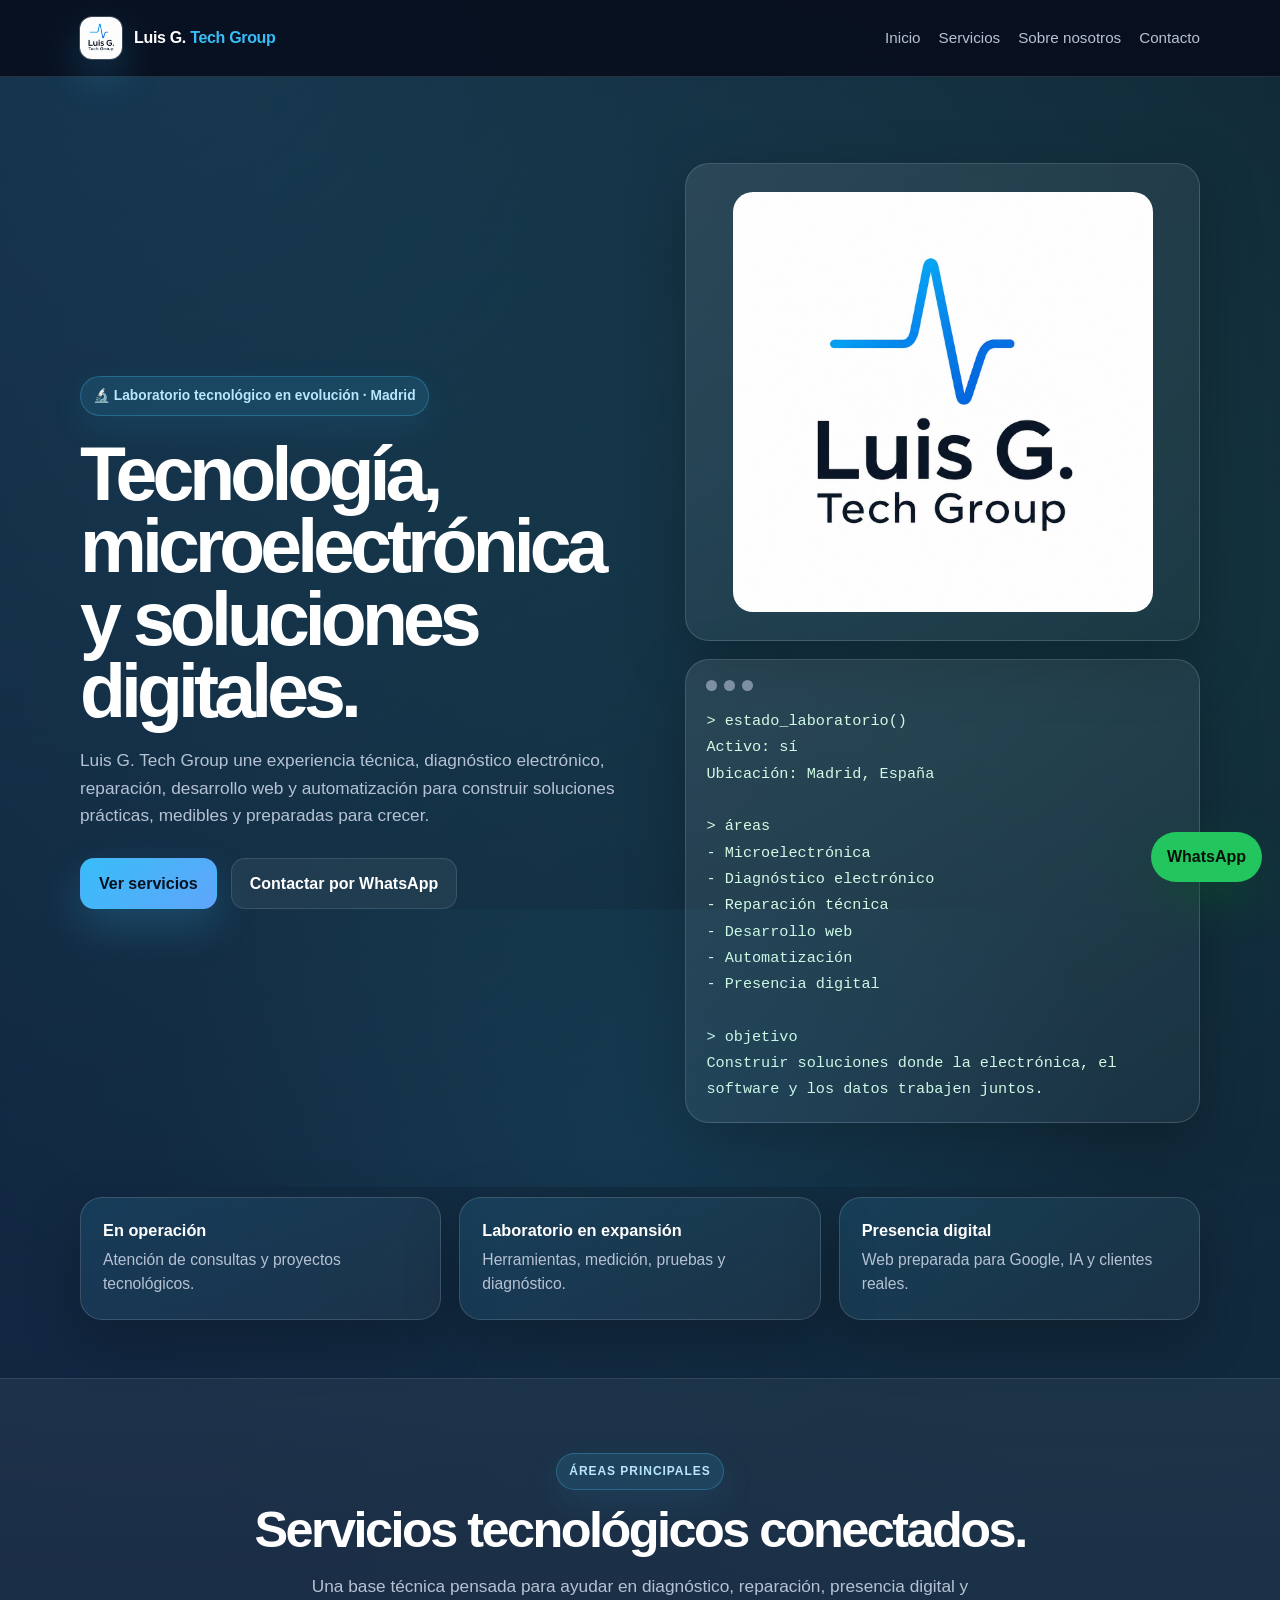
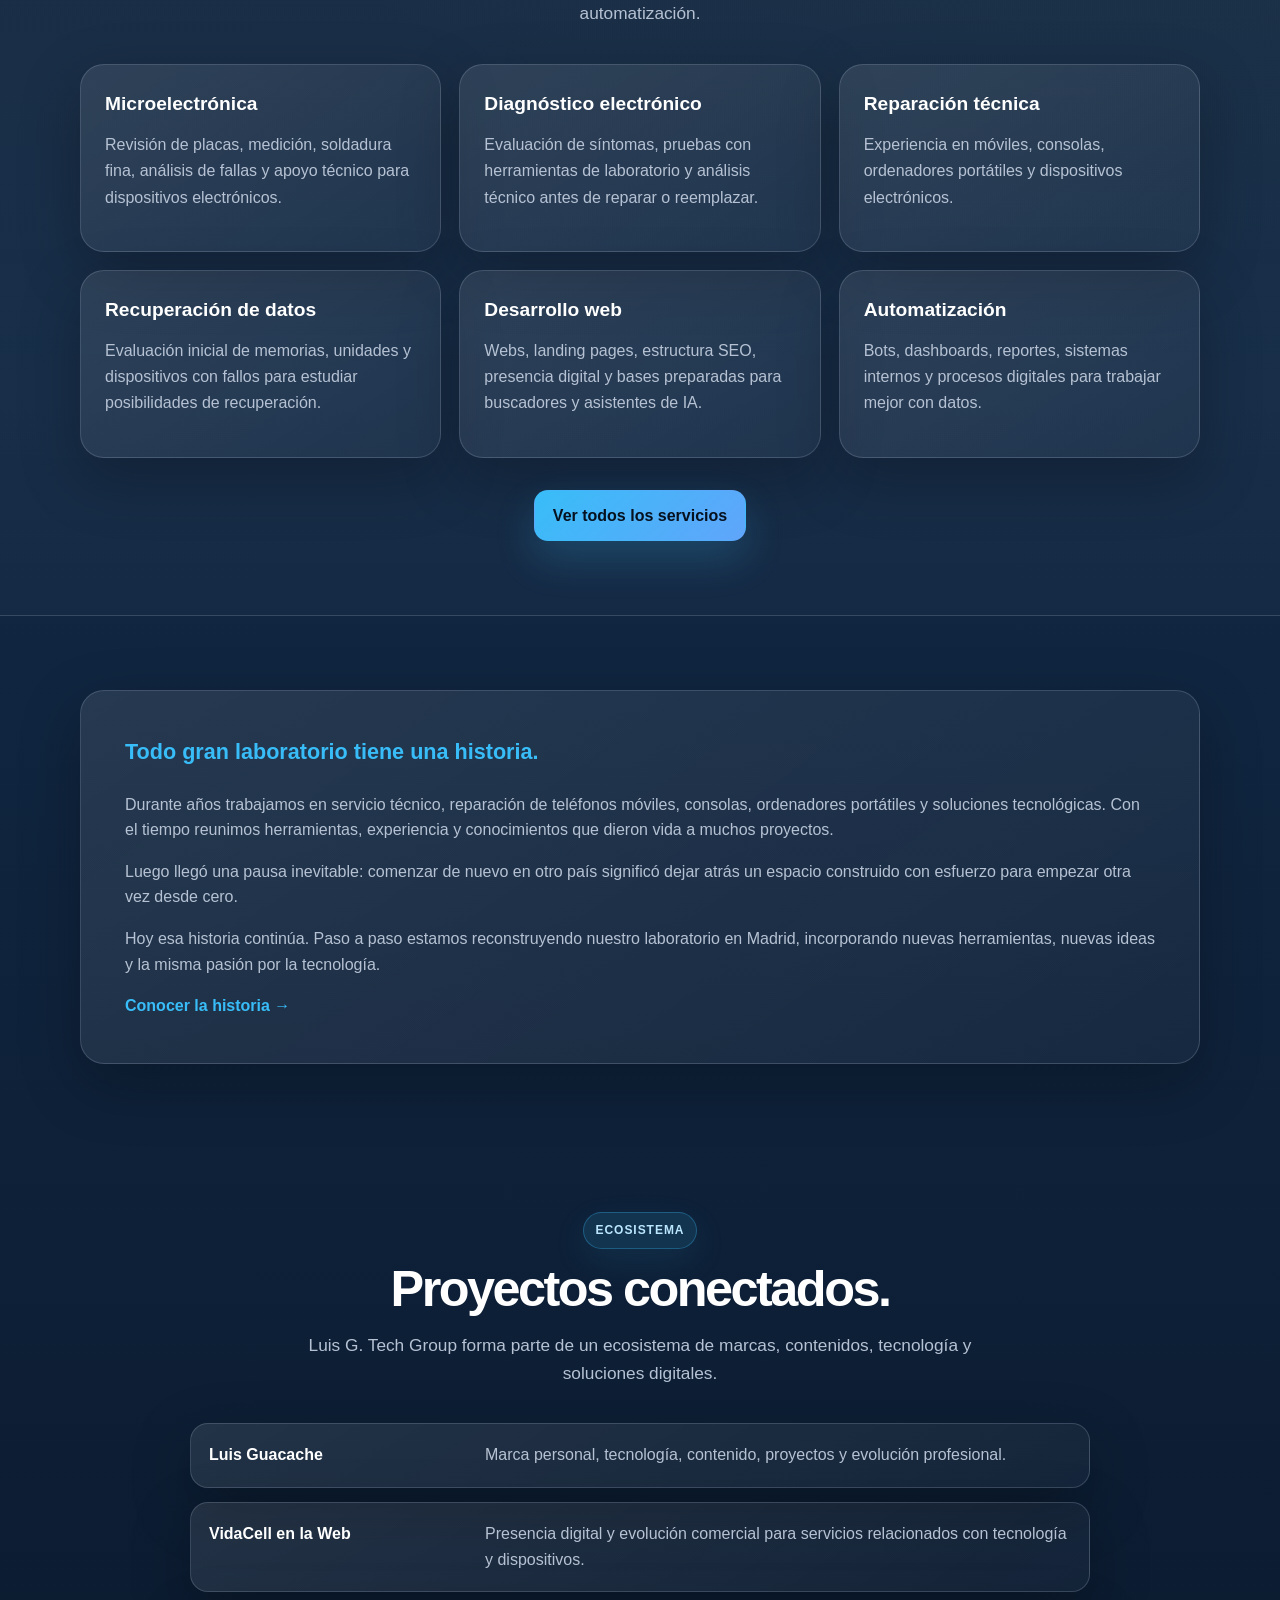
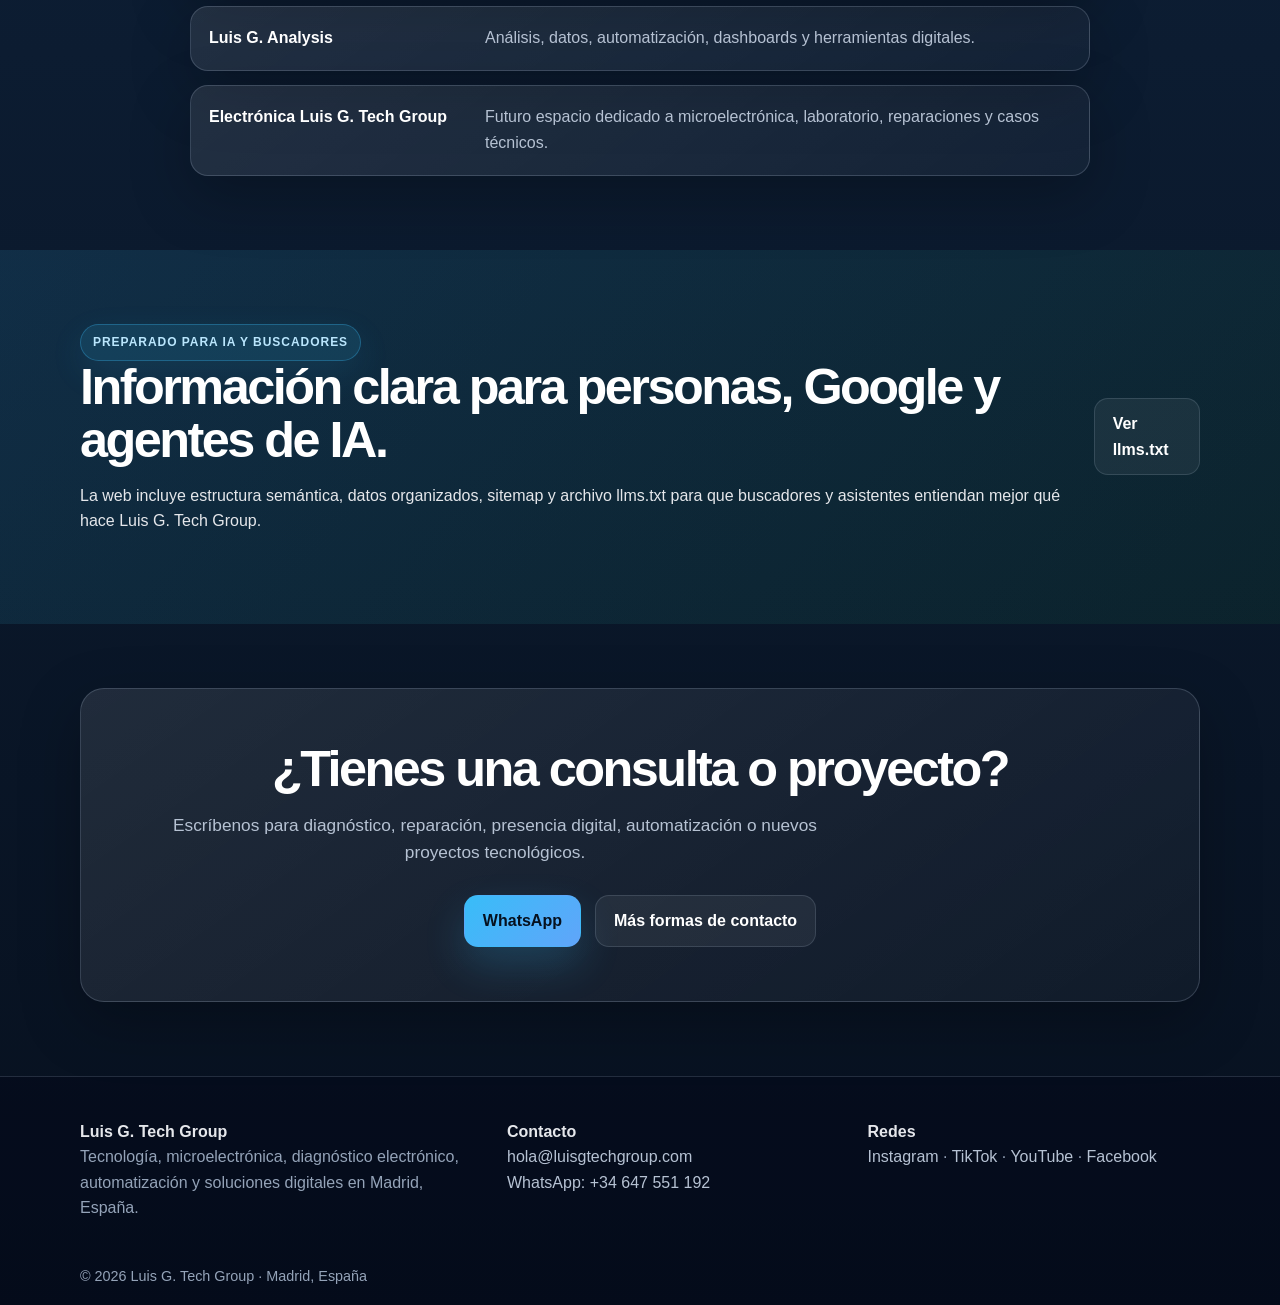
==== commit c04871df: "Add Facebook directly to index footer" ====
--- a/index.html
+++ b/index.html
@@ -201,12 +201,12 @@
     </div>
     <div>
       <strong>Redes</strong>
-      <p><a href="https://www.instagram.com/luisgtechgroup/" target="_blank" rel="noopener">Instagram</a> · <a href="https://www.tiktok.com/@luisgtechgroup" target="_blank" rel="noopener">TikTok</a> · <a href="https://www.youtube.com/@luisgtechgroup" target="_blank" rel="noopener">YouTube</a></p>
+      <p><a href="https://www.instagram.com/luisgtechgroup/" target="_blank" rel="noopener">Instagram</a> · <a href="https://www.tiktok.com/@luisgtechgroup" target="_blank" rel="noopener">TikTok</a> · <a href="https://www.youtube.com/@luisgtechgroup" target="_blank" rel="noopener">YouTube</a> · <a href="https://www.facebook.com/luisgtechgroup" target="_blank" rel="noopener">Facebook</a></p>
     </div>
   </div>
   <div class="container footer-bottom">© 2026 Luis G. Tech Group · Madrid, España</div>
 </footer>
 <a href="https://wa.me/34647551192" class="whatsapp-float" target="_blank" rel="noopener" aria-label="Contactar por WhatsApp">WhatsApp</a>
-<script src="./assets/js/main.js?v=131"></script>
+<script src="./assets/js/main.js?v=132"></script>
 </body>
 </html>
